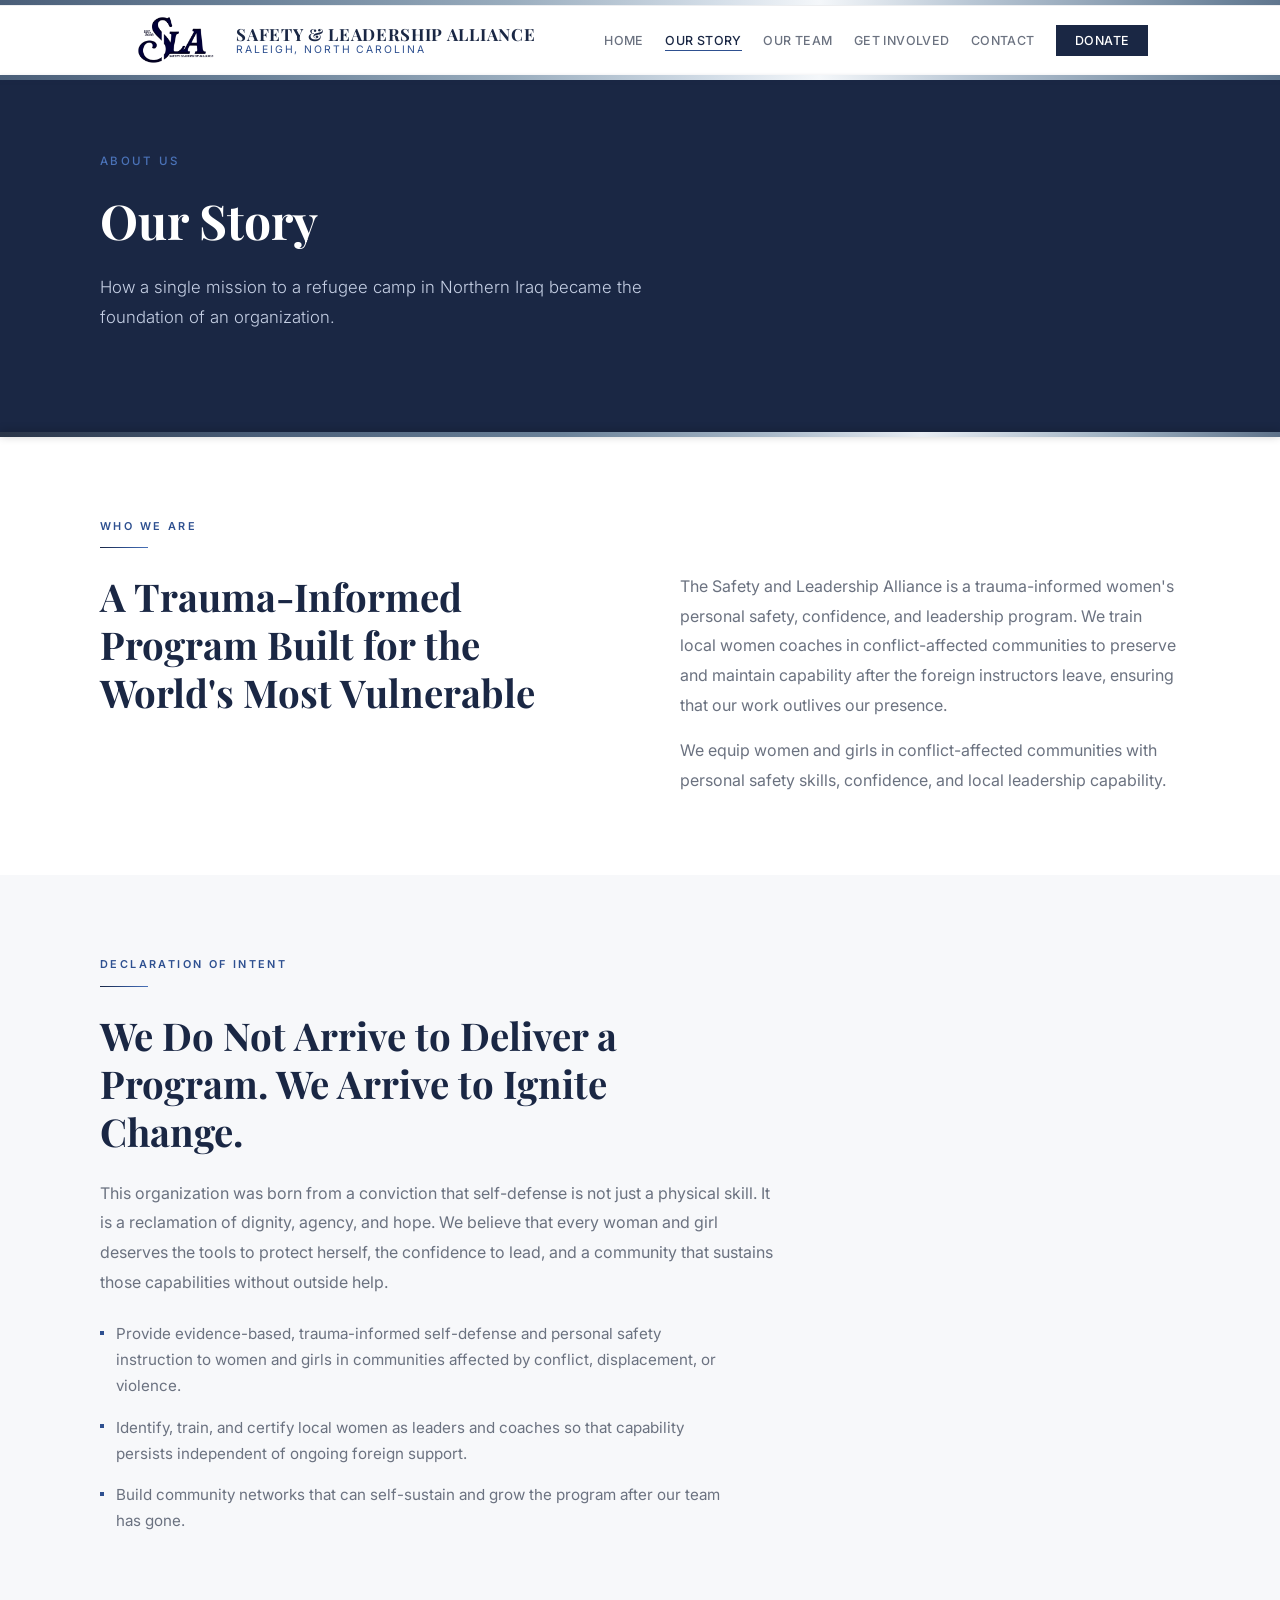
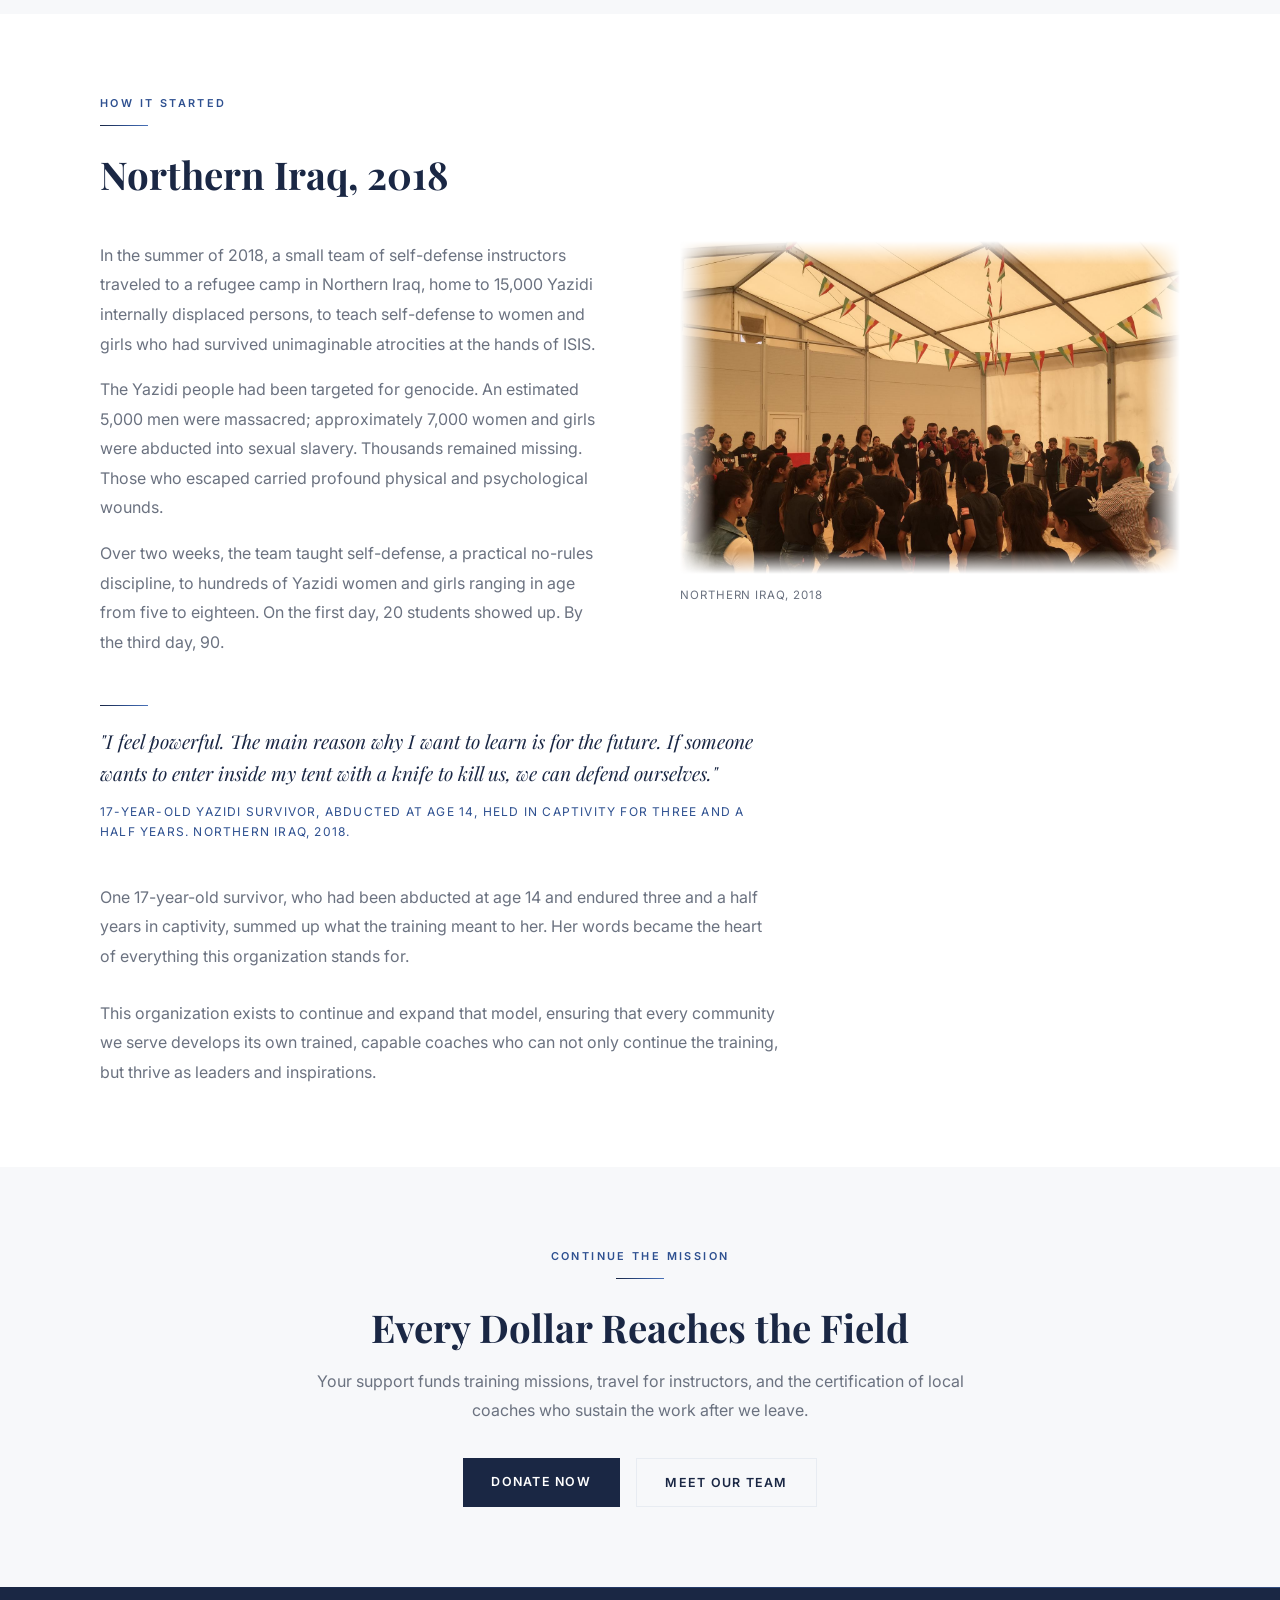
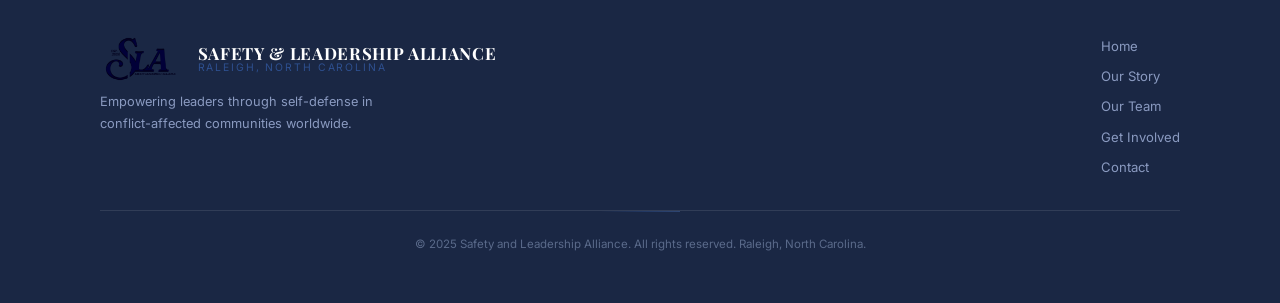
==== about.html @ 76ba0d8a "Add Safety Leadership Alliance static site for client preview. Publish the full HTML/CSS/JS site wit" ====
<!DOCTYPE html>
<html lang="en">
<head>
  <meta charset="UTF-8" />
  <meta name="viewport" content="width=device-width, initial-scale=1.0" />
  <title>Our Story | Safety and Leadership Alliance</title>
  <link rel="stylesheet" href="css/style.css" />
</head>
<body>

<nav class="nav">
  <div class="nav-inner">
    <a href="index.html" class="wordmark">
      <img src="images/sla-logo.png" alt="Safety Leadership Alliance" class="logo" />
      <div class="wordmark-text">
        <span class="wordmark-top">Safety &amp; Leadership Alliance</span>
        <span class="wordmark-sub">Raleigh, North Carolina</span>
      </div>
    </a>
    <ul class="nav-links">
      <li><a href="index.html">Home</a></li>
      <li><a href="about.html">Our Story</a></li>
      <li><a href="team.html">Our Team</a></li>
      <li><a href="get-involved.html">Get Involved</a></li>
      <li><a href="contact.html">Contact</a></li>
      <li class="nav-cta"><a href="https://gofund.me" target="_blank" rel="noopener noreferrer">Donate</a></li>
    </ul>
  </div>
</nav>

<div class="page">

  <section class="hero hero--compact">
    <div class="hero-inner">
      <p class="hero-eyebrow">About Us</p>
      <h1>Our Story</h1>
      <p class="hero-sub">How a single mission to a refugee camp in Northern Iraq became the foundation of an organization.</p>
    </div>
  </section>

  <section class="section">
    <div class="section-inner">
      <p class="section-label">Who We Are</p>
      <hr class="accent-rule" />
      <div class="two-col">
        <div>
          <h2 class="section-title">A Trauma-Informed Program Built for the World's Most Vulnerable</h2>
        </div>
        <div>
          <p class="section-body mb-sm">The Safety and Leadership Alliance is a trauma-informed women's personal safety, confidence, and leadership program. We train local women coaches in conflict-affected communities to preserve and maintain capability after the foreign instructors leave, ensuring that our work outlives our presence.</p>
          <p class="section-body">We equip women and girls in conflict-affected communities with personal safety skills, confidence, and local leadership capability.</p>
        </div>
      </div>
    </div>
  </section>

  <section class="section section-alt">
    <div class="section-inner">
      <p class="section-label">Declaration of Intent</p>
      <hr class="accent-rule" />
      <h2 class="section-title max-w-sm mb-md">We Do Not Arrive to Deliver a Program. We Arrive to Ignite Change.</h2>
      <p class="section-body mb-md">This organization was born from a conviction that self-defense is not just a physical skill. It is a reclamation of dignity, agency, and hope. We believe that every woman and girl deserves the tools to protect herself, the confidence to lead, and a community that sustains those capabilities without outside help.</p>
      <ul class="obj-list max-w-lg">
        <li>Provide evidence-based, trauma-informed self-defense and personal safety instruction to women and girls in communities affected by conflict, displacement, or violence.</li>
        <li>Identify, train, and certify local women as leaders and coaches so that capability persists independent of ongoing foreign support.</li>
        <li>Build community networks that can self-sustain and grow the program after our team has gone.</li>
      </ul>
    </div>
  </section>

  <section class="section">
    <div class="section-inner">
      <p class="section-label">How It Started</p>
      <hr class="accent-rule" />
      <h2 class="section-title">Northern Iraq, 2018</h2>
      <br />
      <div class="two-col">
        <div>
          <p class="section-body mb-sm">In the summer of 2018, a small team of self-defense instructors traveled to a refugee camp in Northern Iraq, home to 15,000 Yazidi internally displaced persons, to teach self-defense to women and girls who had survived unimaginable atrocities at the hands of ISIS.</p>
          <p class="section-body mb-sm">The Yazidi people had been targeted for genocide. An estimated 5,000 men were massacred; approximately 7,000 women and girls were abducted into sexual slavery. Thousands remained missing. Those who escaped carried profound physical and psychological wounds.</p>
          <p class="section-body">Over two weeks, the team taught self-defense, a practical no-rules discipline, to hundreds of Yazidi women and girls ranging in age from five to eighteen. On the first day, 20 students showed up. By the third day, 90.</p>
        </div>
        <div>
          <img src="images/northern-iraq-2018.jpg" alt="Hundreds of Yazidi women and girls in a self-defense training session, Northern Iraq, 2018" class="section-img" />
          <p class="img-caption">Northern Iraq, 2018</p>
        </div>
      </div>

      <div class="pullquote mt-xl">
        <hr class="accent-rule" />
        <p>"I feel powerful. The main reason why I want to learn is for the future. If someone wants to enter inside my tent with a knife to kill us, we can defend ourselves."</p>
        <cite>17-year-old Yazidi survivor, abducted at age 14, held in captivity for three and a half years. Northern Iraq, 2018.</cite>
      </div>

      <p class="section-body">One 17-year-old survivor, who had been abducted at age 14 and endured three and a half years in captivity, summed up what the training meant to her. Her words became the heart of everything this organization stands for.</p>
      <br />
      <p class="section-body">This organization exists to continue and expand that model, ensuring that every community we serve develops its own trained, capable coaches who can not only continue the training, but thrive as leaders and inspirations.</p>
    </div>
  </section>

  <section class="section section-alt section--center">
    <div class="section-inner">
      <p class="section-label">Continue the Mission</p>
      <hr class="accent-rule center" />
      <h2 class="section-title">Every Dollar Reaches the Field</h2>
      <p class="section-body mb-lg">Your support funds training missions, travel for instructors, and the certification of local coaches who sustain the work after we leave.</p>
      <div class="cta-row">
        <a href="get-involved.html" class="btn btn-dark">Donate Now</a>
        <a href="team.html" class="btn btn-outline btn-outline--dark">Meet Our Team</a>
      </div>
    </div>
  </section>

  <footer class="footer">
    <div class="footer-inner">
      <div class="footer-brand">
        <a href="index.html" class="wordmark">
          <img src="images/sla-logo.png" alt="Safety Leadership Alliance" class="logo" />
          <div class="wordmark-text">
            <span class="wordmark-top">Safety &amp; Leadership Alliance</span>
            <span class="wordmark-sub">Raleigh, North Carolina</span>
          </div>
        </a>
        <p class="footer-tagline">Empowering leaders through self-defense in conflict-affected communities worldwide.</p>
      </div>
      <nav class="footer-links">
        <a href="index.html">Home</a>
        <a href="about.html">Our Story</a>
        <a href="team.html">Our Team</a>
        <a href="get-involved.html">Get Involved</a>
        <a href="contact.html">Contact</a>
      </nav>
    </div>
    <div class="footer-bottom">&copy; 2025 Safety and Leadership Alliance. All rights reserved. Raleigh, North Carolina.</div>
  </footer>
</div>

<script src="js/main.js"></script>
</body>
</html>
---- css/style.css ----
/* =============================================
   SAFETY AND LEADERSHIP ALLIANCE — SHARED CSS
   ============================================= */

@import url('https://fonts.googleapis.com/css2?family=Playfair+Display:wght@400;500;600;700&family=Inter:wght@300;400;500;600&display=swap');

/* ── TOKENS ── */
:root {
  --navy:      #1A2744;
  --steel:     #2E5090;
  --steel-lt:  #4A72B8;
  --gray-mid:  #6B7280;
  --gray-rule: #E8ECF2;
  --white:     #FFFFFF;
  --off-white: #F7F8FA;

  --font-display: 'Playfair Display', Georgia, serif;
  --font-body:    'Inter', system-ui, sans-serif;

  --max-w: 1080px;
  --nav-h: 80px;

  --accent-gradient: linear-gradient(90deg, var(--navy) 0%, var(--steel) 55%, var(--steel-lt) 100%);

  --img-edge-fade-x: linear-gradient(
    to right,
    transparent 0%,
    #000 7%,
    #000 93%,
    transparent 100%
  );
  --img-edge-fade-y: linear-gradient(
    to bottom,
    transparent 0%,
    #000 7%,
    #000 93%,
    transparent 100%
  );

  /* Metallic edge piping — flowing silver shimmer. */
  --silver-pipe-flow: linear-gradient(
    90deg,
    #4A5E78 0%,
    #6B8299 10%,
    #9AADBE 20%,
    #D4DEE8 28%,
    #F4F7FA 32%,
    #B8C6D4 38%,
    #6B8299 48%,
    #4A5E78 54%,
    #7A90A8 64%,
    #C8D4E0 74%,
    #F0F4F8 80%,
    #A8B8C8 88%,
    #5A6F8C 96%,
    #4A5E78 100%
  );
  --silver-pipe-flow-dark: linear-gradient(
    90deg,
    #2A3548 0%,
    #4A5E78 10%,
    #6B8299 22%,
    #A8B8C8 30%,
    #E8EDF3 36%,
    #9AADBE 44%,
    #4A5E78 52%,
    #3D4F66 60%,
    #5A6F8C 70%,
    #B8C6D4 78%,
    #EEF2F6 84%,
    #7A90A8 92%,
    #3D4F66 100%
  );
  --pipe-h: 5px;
  --pipe-flow-dur: 7s;
}

/* ── RESET ── */
*, *::before, *::after { box-sizing: border-box; margin: 0; padding: 0; }
html { scroll-behavior: smooth; }
body {
  font-family: var(--font-body);
  color: var(--navy);
  background: var(--white);
  font-size: 16px;
  line-height: 1.7;
  -webkit-font-smoothing: antialiased;
}
img { max-width: 100%; display: block; }
a { color: inherit; text-decoration: none; }

/* ── ACCENT RULE (signature element) ── */
.accent-rule {
  height: 1px;
  background: var(--accent-gradient);
  border: none;
  width: 48px;
  margin-bottom: 1.5rem;
}
.accent-rule.wide { width: 100%; margin-bottom: 0; }
.accent-rule.center { margin-left: auto; margin-right: auto; }

/* ── FLOWING SILVER PIPING ── */
@keyframes pipe-flow {
  0%   { background-position: 0% 50%; }
  100% { background-position: 200% 50%; }
}

/* ── NAVIGATION ── */
.nav {
  position: fixed;
  top: 0; left: 0; right: 0;
  height: var(--nav-h);
  background: var(--white);
  z-index: 100;
}
.nav::before,
.nav::after {
  content: '';
  position: absolute;
  left: 0;
  right: 0;
  height: var(--pipe-h);
  background: var(--silver-pipe-flow);
  background-size: 200% 100%;
  animation: pipe-flow var(--pipe-flow-dur) linear infinite;
  pointer-events: none;
  z-index: 101;
  box-shadow: 0 1px 0 rgba(26, 39, 68, 0.08);
}
.nav::before { top: 0; }
.nav::after {
  bottom: 0;
  box-shadow: 0 1px 4px rgba(26, 39, 68, 0.14);
}
.nav-inner {
  height: 100%;
  max-width: var(--max-w);
  width: 100%;
  margin: 0 auto;
  padding: 0 2rem;
  display: flex;
  align-items: center;
  justify-content: space-between;
}
.wordmark {
  display: flex;
  align-items: center;
  gap: 1rem;
}
.logo {
  height: 52px;
  width: auto;
  flex-shrink: 0;
  display: block;
  object-fit: contain;
}
.wordmark-text {
  display: flex;
  flex-direction: column;
  line-height: 1.1;
}
.wordmark-top {
  font-family: var(--font-display);
  font-weight: 700;
  font-size: 1.05rem;
  letter-spacing: 0.04em;
  color: var(--navy);
  text-transform: uppercase;
}
.wordmark-sub {
  font-family: var(--font-body);
  font-weight: 400;
  font-size: 0.65rem;
  letter-spacing: 0.18em;
  color: var(--steel);
  text-transform: uppercase;
}
.nav-links {
  display: flex;
  align-items: center;
  gap: 1.35rem;
  list-style: none;
  flex-wrap: nowrap;
}
.nav-links a {
  font-size: 0.78rem;
  font-weight: 500;
  letter-spacing: 0.03em;
  word-spacing: normal;
  line-height: 1.25;
  white-space: nowrap;
  text-transform: uppercase;
  color: var(--gray-mid);
  transition: color 0.2s;
  padding-bottom: 2px;
  border-bottom: 1px solid transparent;
}
.nav-links a:hover,
.nav-links a.active {
  color: var(--navy);
  border-bottom-color: var(--steel);
}
.nav-links .nav-cta a {
  background: var(--navy);
  color: var(--white);
  padding: 0.5rem 1.15rem;
  border-bottom: none;
  letter-spacing: 0.04em;
  line-height: 1.25;
}
.nav-links .nav-cta a:hover { background: var(--steel); }

/* ── IMAGE PLACEHOLDERS ── */
.img-placeholder {
  position: relative;
  background: var(--off-white);
  border: 1px solid var(--gray-rule);
  overflow: hidden;
}
.img-placeholder span {
  position: absolute;
  inset: 0;
  display: flex;
  align-items: center;
  justify-content: center;
  font-size: 0.72rem;
  font-weight: 500;
  color: var(--gray-mid);
  letter-spacing: 0.12em;
  text-transform: uppercase;
  text-align: center;
  padding: 1rem;
}
.img-placeholder--16x9 { width: 100%; aspect-ratio: 3 / 2; }
.img-placeholder--hero { width: 100%; aspect-ratio: 4 / 5; max-height: 420px; }
.img-placeholder--portrait { width: 180px; height: 220px; flex-shrink: 0; }
.img-caption {
  font-size: 0.72rem;
  color: var(--gray-mid);
  letter-spacing: 0.08em;
  text-transform: uppercase;
  margin-top: 0.75rem;
}
.hero-img {
  width: 100%;
  aspect-ratio: 4 / 5;
  max-height: 420px;
  object-fit: cover;
  display: block;
  -webkit-mask-image: var(--img-edge-fade-x), var(--img-edge-fade-y);
  -webkit-mask-composite: source-in;
  mask-image: var(--img-edge-fade-x), var(--img-edge-fade-y);
  mask-composite: intersect;
}
.section-img {
  width: 100%;
  aspect-ratio: 3 / 2;
  object-fit: cover;
  display: block;
  -webkit-mask-image: var(--img-edge-fade-x), var(--img-edge-fade-y);
  -webkit-mask-composite: source-in;
  mask-image: var(--img-edge-fade-x), var(--img-edge-fade-y);
  mask-composite: intersect;
}
.team-photo {
  width: 180px;
  height: 220px;
  object-fit: cover;
  object-position: center top;
  flex-shrink: 0;
  display: block;
  -webkit-mask-image: var(--img-edge-fade-x), var(--img-edge-fade-y);
  -webkit-mask-composite: source-in;
  mask-image: var(--img-edge-fade-x), var(--img-edge-fade-y);
  mask-composite: intersect;
}

/* ── PAGE WRAPPER ── */
.page {
  padding-top: var(--nav-h);
  min-height: 100vh;
}

/* ── HERO ── */
.hero {
  background: var(--navy);
  color: var(--white);
  padding: 5rem 2rem 4.5rem;
  position: relative;
}
.hero::after {
  content: '';
  position: absolute;
  left: 0;
  right: 0;
  bottom: 0;
  height: var(--pipe-h);
  background: var(--silver-pipe-flow-dark);
  background-size: 200% 100%;
  animation: pipe-flow var(--pipe-flow-dur) linear infinite;
  pointer-events: none;
  z-index: 1;
  box-shadow: 0 -1px 8px rgba(0, 0, 0, 0.25);
}
.hero-inner {
  max-width: var(--max-w);
  margin: 0 auto;
}
.hero-split {
  display: grid;
  grid-template-columns: 1fr 0.85fr;
  gap: 4rem;
  align-items: center;
}
.hero-content { max-width: 620px; }
.hero--compact { padding: 4.5rem 2rem 4rem; }
.hero-eyebrow {
  font-family: var(--font-body);
  font-size: 0.72rem;
  font-weight: 500;
  letter-spacing: 0.2em;
  text-transform: uppercase;
  color: var(--steel-lt);
  margin-bottom: 1.25rem;
}
.hero h1 {
  font-family: var(--font-display);
  font-size: clamp(2.4rem, 5vw, 3.8rem);
  font-weight: 700;
  line-height: 1.18;
  margin-bottom: 1.5rem;
}
.hero--compact h1 {
  font-size: clamp(2rem, 4vw, 3rem);
}
.hero-sub {
  font-size: 1.05rem;
  font-weight: 300;
  color: #C5CFE4;
  max-width: 560px;
  line-height: 1.8;
  margin-bottom: 2.5rem;
}
.hero-actions {
  display: flex;
  gap: 1rem;
  flex-wrap: wrap;
}
.hero-visual .img-placeholder {
  border-color: rgba(255, 255, 255, 0.15);
  background: rgba(255, 255, 255, 0.04);
}
.hero-visual .img-placeholder span {
  color: rgba(197, 207, 228, 0.7);
}

/* ── BUTTONS ── */
.btn {
  display: inline-block;
  font-family: var(--font-body);
  font-size: 0.78rem;
  font-weight: 600;
  letter-spacing: 0.1em;
  text-transform: uppercase;
  padding: 0.8rem 1.8rem;
  transition: all 0.2s;
  cursor: pointer;
  border: none;
}
.btn-primary {
  background: var(--steel);
  color: var(--white);
}
.btn-primary:hover { background: var(--steel-lt); }
.btn-outline {
  background: transparent;
  color: var(--white);
  border: 1px solid rgba(255, 255, 255, 0.4);
}
.btn-outline:hover { border-color: var(--white); background: rgba(255, 255, 255, 0.08); }
.btn-outline--dark {
  color: var(--navy);
  border-color: var(--gray-rule);
}
.btn-outline--dark:hover {
  border-color: var(--steel);
  background: var(--off-white);
}
.btn-dark {
  background: var(--navy);
  color: var(--white);
}
.btn-dark:hover { background: var(--steel); }
.btn-sm {
  font-size: 0.72rem;
  padding: 0.55rem 1.2rem;
}

/* ── SECTIONS ── */
.section {
  padding: 5rem 2rem;
  position: relative;
}
.section-inner {
  max-width: var(--max-w);
  margin: 0 auto;
}
.section-alt { background: var(--off-white); }
.section--center { text-align: center; }
.section--center .section-body { margin-left: auto; margin-right: auto; }

.section-label {
  font-size: 0.68rem;
  font-weight: 600;
  letter-spacing: 0.22em;
  text-transform: uppercase;
  color: var(--steel);
  margin-bottom: 0.75rem;
}
.section-title {
  font-family: var(--font-display);
  font-size: clamp(1.8rem, 3vw, 2.6rem);
  font-weight: 700;
  line-height: 1.25;
  margin-bottom: 1rem;
  color: var(--navy);
}
.section-title--sm {
  font-size: 1.9rem;
}
.section-body {
  font-size: 1rem;
  color: var(--gray-mid);
  max-width: 680px;
  line-height: 1.85;
}

/* ── PANELS (editorial, square) ── */
.panel {
  padding: 2rem 2.25rem;
  border: 1px solid var(--gray-rule);
  background: var(--white);
}
.section-alt .panel {
  background: var(--white);
}
.panel + .panel { margin-top: 1.5rem; }
.panel-title {
  font-family: var(--font-display);
  font-size: 1.1rem;
  font-weight: 600;
  margin-bottom: 0.5rem;
  color: var(--navy);
}
.panel .section-body { font-size: 0.88rem; }

/* ── STAT ROW ── */
.stat-row {
  display: grid;
  grid-template-columns: repeat(3, 1fr);
  gap: 0;
  border-top: 1px solid var(--gray-rule);
  border-left: 1px solid var(--gray-rule);
  margin-top: 3.5rem;
  position: relative;
}
.stat-row::before {
  content: '';
  position: absolute;
  top: -1px;
  left: 0;
  width: 120px;
  height: 1px;
  background: var(--accent-gradient);
}
.stat-item {
  padding: 2rem 2rem 2rem 1.5rem;
  border-right: 1px solid var(--gray-rule);
  border-bottom: 1px solid var(--gray-rule);
}
.stat-num {
  font-family: var(--font-display);
  font-size: 2.8rem;
  font-weight: 700;
  color: var(--navy);
  line-height: 1;
  margin-bottom: 0.4rem;
}
.stat-label {
  font-size: 0.8rem;
  color: var(--gray-mid);
  line-height: 1.5;
}

/* ── TWO-COL ── */
.two-col {
  display: grid;
  grid-template-columns: 1fr 1fr;
  gap: 5rem;
  align-items: start;
}
.two-col--tight { gap: 4rem; }
.two-col.flipped { direction: rtl; }
.two-col.flipped > * { direction: ltr; }

/* ── TEAM PROFILES ── */
.team-profile {
  display: flex;
  gap: 3rem;
  align-items: flex-start;
  margin-bottom: 4rem;
  padding-bottom: 4rem;
  border-bottom: 1px solid var(--gray-rule);
  position: relative;
}
.team-profile:last-child {
  margin-bottom: 0;
  padding-bottom: 0;
  border-bottom: none;
}
.team-profile::after {
  content: '';
  position: absolute;
  bottom: -1px;
  left: 0;
  width: 80px;
  height: 1px;
  background: var(--accent-gradient);
}
.team-profile:last-child::after { display: none; }
.team-role {
  font-size: 0.8rem;
  font-weight: 500;
  letter-spacing: 0.12em;
  text-transform: uppercase;
  color: var(--steel);
  margin-bottom: 1.25rem;
}

/* ── QUOTE BLOCK ── */
.pullquote {
  padding: 0;
  margin: 2.5rem 0;
  max-width: 660px;
}
.pullquote .accent-rule { margin-bottom: 1.25rem; }
.pullquote p {
  font-family: var(--font-display);
  font-size: 1.2rem;
  font-style: italic;
  color: var(--navy);
  line-height: 1.65;
}
.pullquote cite {
  display: block;
  margin-top: 0.75rem;
  font-family: var(--font-body);
  font-size: 0.75rem;
  font-style: normal;
  letter-spacing: 0.1em;
  text-transform: uppercase;
  color: var(--steel);
}

/* ── OBJECTIVES LIST ── */
.obj-list {
  list-style: none;
  margin-top: 1.5rem;
  display: flex;
  flex-direction: column;
  gap: 1rem;
}
.obj-list li {
  display: flex;
  gap: 0.75rem;
  font-size: 0.95rem;
  color: var(--gray-mid);
  align-items: flex-start;
}
.obj-list li::before {
  content: '';
  display: inline-block;
  width: 4px;
  height: 4px;
  background: var(--steel);
  margin-top: 0.6rem;
  flex-shrink: 0;
}

/* ── CONTACT FORM ── */
.contact-form {
  display: flex;
  flex-direction: column;
  gap: 1.25rem;
  max-width: 560px;
}
.form-row { display: grid; grid-template-columns: 1fr 1fr; gap: 1rem; }
.form-group { display: flex; flex-direction: column; gap: 0.4rem; }
.form-label {
  font-size: 0.72rem;
  font-weight: 600;
  letter-spacing: 0.1em;
  text-transform: uppercase;
  color: var(--navy);
}
.form-input,
.form-textarea,
.form-select {
  font-family: var(--font-body);
  font-size: 0.92rem;
  padding: 0.65rem 0.85rem;
  border: 1px solid var(--gray-rule);
  color: var(--navy);
  background: var(--white);
  transition: border-color 0.2s;
  outline: none;
}
.form-input:focus,
.form-textarea:focus,
.form-select:focus { border-color: var(--steel); }
.form-textarea { resize: vertical; min-height: 130px; }
.form-note {
  font-size: 0.72rem;
  color: var(--gray-mid);
  line-height: 1.6;
}

/* ── DONATE ── */
.donate-options {
  display: grid;
  grid-template-columns: repeat(4, 1fr);
  gap: 1rem;
  margin: 2rem 0;
}
.donate-opt {
  border: 1px solid var(--gray-rule);
  padding: 1.5rem 1rem;
  text-align: center;
  cursor: pointer;
  transition: all 0.2s;
}
.donate-opt:hover,
.donate-opt.selected {
  border-color: var(--steel);
  background: #EEF2FA;
}
.donate-amt {
  font-family: var(--font-display);
  font-size: 1.6rem;
  font-weight: 700;
  color: var(--navy);
}
.donate-desc {
  font-size: 0.72rem;
  color: var(--gray-mid);
  margin-top: 0.3rem;
  line-height: 1.4;
}

/* ── CONTACT INFO ── */
.info-block + .info-block { margin-top: 2rem; }
.info-label {
  font-size: 0.68rem;
  font-weight: 600;
  letter-spacing: 0.18em;
  text-transform: uppercase;
  color: var(--steel);
  margin-bottom: 0.4rem;
}
.info-link { color: var(--steel); }

/* ── CTA ROW ── */
.cta-row {
  display: flex;
  gap: 1rem;
  justify-content: center;
  flex-wrap: wrap;
}

/* ── FOOTER ── */
.footer {
  background: var(--navy);
  color: #C5CFE4;
  padding: 3rem 2rem;
  position: relative;
}
.footer::before {
  content: '';
  position: absolute;
  top: 0;
  left: 0;
  right: 0;
  height: 1px;
  background: var(--accent-gradient);
  opacity: 0.5;
}
.footer-inner {
  max-width: var(--max-w);
  margin: 0 auto;
  display: flex;
  justify-content: space-between;
  align-items: flex-start;
  gap: 2rem;
  flex-wrap: wrap;
}
.footer-brand .wordmark-top { color: var(--white); }
.footer-brand .logo { height: 48px; }
.footer-tagline { font-size: 0.8rem; color: #8A9AC0; margin-top: 0.5rem; max-width: 280px; }
.footer-links { display: flex; flex-direction: column; gap: 0.5rem; }
.footer-links a { font-size: 0.82rem; color: #8A9AC0; transition: color 0.2s; }
.footer-links a:hover { color: var(--white); }
.footer-bottom {
  border-top: 1px solid rgba(255, 255, 255, 0.1);
  margin-top: 2rem;
  padding-top: 1.5rem;
  font-size: 0.72rem;
  color: #5A6A8A;
  text-align: center;
  max-width: var(--max-w);
  margin-left: auto;
  margin-right: auto;
  position: relative;
}
.footer-bottom::before {
  content: '';
  position: absolute;
  top: 0;
  left: 50%;
  transform: translateX(-50%);
  width: 80px;
  height: 1px;
  background: var(--accent-gradient);
  opacity: 0.4;
}

/* ── UTILITIES ── */
.mb-sm { margin-bottom: 1rem; }
.mb-md { margin-bottom: 1.5rem; }
.mb-lg { margin-bottom: 2rem; }
.mt-lg { margin-top: 2.5rem; }
.mt-xl { margin-top: 3rem; }
.max-w-sm { max-width: 520px; }
.max-w-md { max-width: 560px; }
.max-w-lg { max-width: 640px; }

/* ── RESPONSIVE ── */
@media (prefers-reduced-motion: reduce) {
  .nav::before,
  .nav::after,
  .hero::after {
    animation: none;
    background-size: 100% 100%;
  }
}

@media (max-width: 900px) {
  .hero-split { grid-template-columns: 1fr; gap: 2.5rem; }
  .hero-visual { order: -1; max-width: 400px; }
  .img-placeholder--hero { max-height: 280px; aspect-ratio: 16 / 9; }
}

@media (max-width: 768px) {
  .two-col { grid-template-columns: 1fr; gap: 2.5rem; }
  .team-profile { flex-direction: column; gap: 1.5rem; }
  .stat-row { grid-template-columns: 1fr 1fr; }
  .donate-options { grid-template-columns: 1fr 1fr; }
  .form-row { grid-template-columns: 1fr; }
  .nav-links { display: none; }
  .hero { padding: 4rem 1.5rem 3rem; }
}
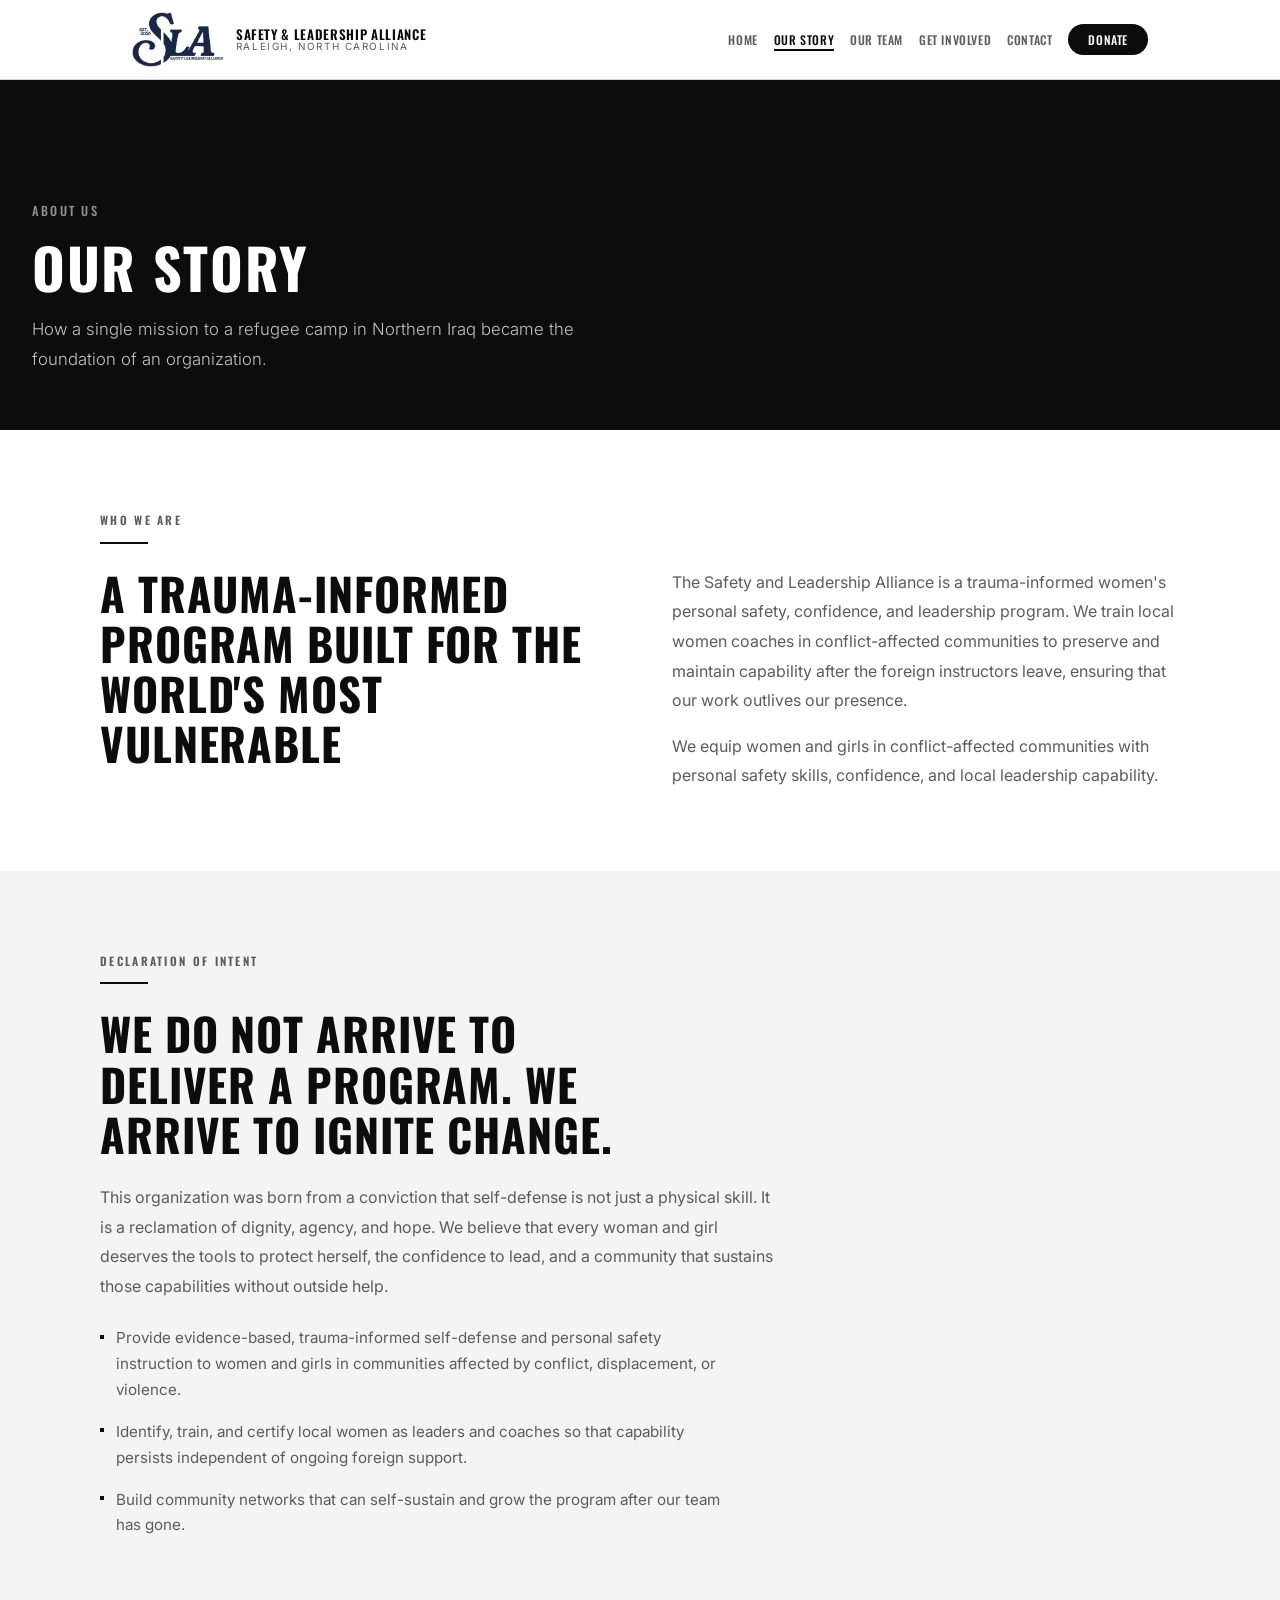
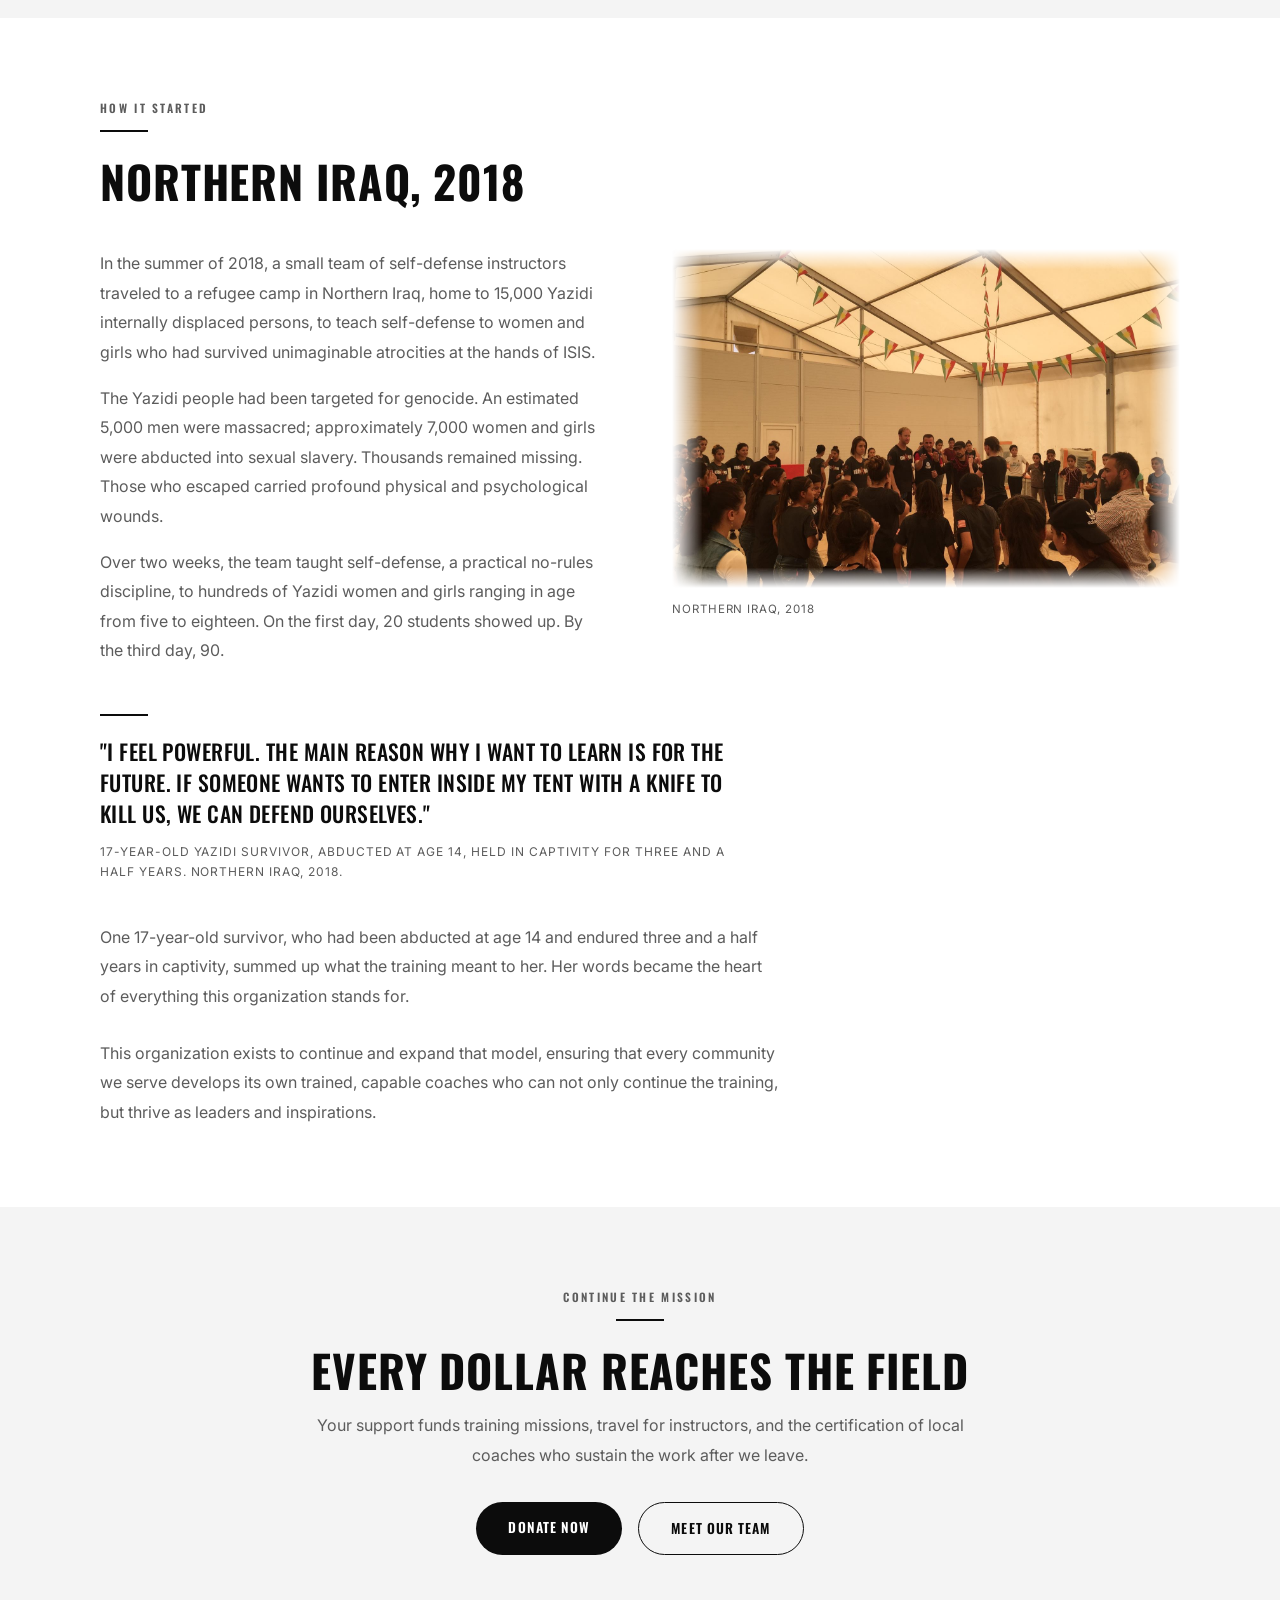
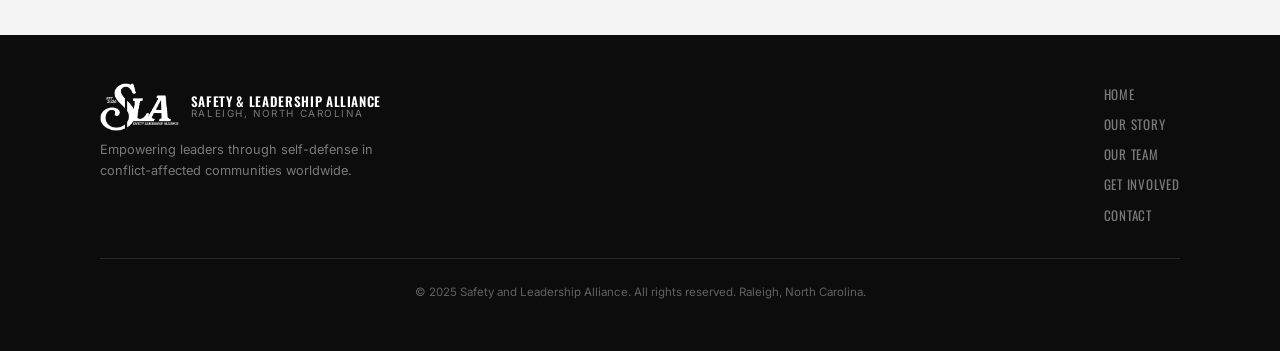
==== commit 787a72b3: "Blend client brand styling and fix nav/logo for GitHub Pages deploy. Apply bold Oswald typography, b" ====
--- a/about.html
+++ b/about.html
@@ -115,7 +115,7 @@
     <div class="footer-inner">
       <div class="footer-brand">
         <a href="index.html" class="wordmark">
-          <img src="images/sla-logo.png" alt="Safety Leadership Alliance" class="logo" />
+          <img src="images/sla-logo-white.png" alt="Safety Leadership Alliance" class="logo" />
           <div class="wordmark-text">
             <span class="wordmark-top">Safety &amp; Leadership Alliance</span>
             <span class="wordmark-sub">Raleigh, North Carolina</span>
--- a/css/style.css
+++ b/css/style.css
@@ -1,20 +1,24 @@
 /* =============================================
    SAFETY AND LEADERSHIP ALLIANCE — SHARED CSS
+   Blended: client bold brand + our editorial content
    ============================================= */
 
-@import url('https://fonts.googleapis.com/css2?family=Playfair+Display:wght@400;500;600;700&family=Inter:wght@300;400;500;600&display=swap');
+@import url('https://fonts.googleapis.com/css2?family=Inter:wght@300;400;500;600&family=Oswald:wght@400;500;600;700&display=swap');
 
 /* ── TOKENS ── */
 :root {
+  --black:     #0C0C0C;
   --navy:      #1A2744;
   --steel:     #2E5090;
   --steel-lt:  #4A72B8;
-  --gray-mid:  #6B7280;
-  --gray-rule: #E8ECF2;
+  --stone:     #CED1D4;
+  --beige:     #E5D9C9;
+  --gray-mid:  #5C5C5C;
+  --gray-rule: #D4D4D4;
   --white:     #FFFFFF;
-  --off-white: #F7F8FA;
-
-  --font-display: 'Playfair Display', Georgia, serif;
+  --off-white: #F4F4F4;
+
+  --font-display: 'Oswald', 'Arial Narrow', sans-serif;
   --font-body:    'Inter', system-ui, sans-serif;
 
   --max-w: 1080px;
@@ -22,57 +26,8 @@
 
   --accent-gradient: linear-gradient(90deg, var(--navy) 0%, var(--steel) 55%, var(--steel-lt) 100%);
 
-  --img-edge-fade-x: linear-gradient(
-    to right,
-    transparent 0%,
-    #000 7%,
-    #000 93%,
-    transparent 100%
-  );
-  --img-edge-fade-y: linear-gradient(
-    to bottom,
-    transparent 0%,
-    #000 7%,
-    #000 93%,
-    transparent 100%
-  );
-
-  /* Metallic edge piping — flowing silver shimmer. */
-  --silver-pipe-flow: linear-gradient(
-    90deg,
-    #4A5E78 0%,
-    #6B8299 10%,
-    #9AADBE 20%,
-    #D4DEE8 28%,
-    #F4F7FA 32%,
-    #B8C6D4 38%,
-    #6B8299 48%,
-    #4A5E78 54%,
-    #7A90A8 64%,
-    #C8D4E0 74%,
-    #F0F4F8 80%,
-    #A8B8C8 88%,
-    #5A6F8C 96%,
-    #4A5E78 100%
-  );
-  --silver-pipe-flow-dark: linear-gradient(
-    90deg,
-    #2A3548 0%,
-    #4A5E78 10%,
-    #6B8299 22%,
-    #A8B8C8 30%,
-    #E8EDF3 36%,
-    #9AADBE 44%,
-    #4A5E78 52%,
-    #3D4F66 60%,
-    #5A6F8C 70%,
-    #B8C6D4 78%,
-    #EEF2F6 84%,
-    #7A90A8 92%,
-    #3D4F66 100%
-  );
-  --pipe-h: 5px;
-  --pipe-flow-dur: 7s;
+  --img-edge-fade-x: linear-gradient(to right, transparent 0%, #000 6%, #000 94%, transparent 100%);
+  --img-edge-fade-y: linear-gradient(to bottom, transparent 0%, #000 6%, #000 94%, transparent 100%);
 }
 
 /* ── RESET ── */
@@ -80,7 +35,7 @@
 html { scroll-behavior: smooth; }
 body {
   font-family: var(--font-body);
-  color: var(--navy);
+  color: var(--black);
   background: var(--white);
   font-size: 16px;
   line-height: 1.7;
@@ -89,22 +44,38 @@
 img { max-width: 100%; display: block; }
 a { color: inherit; text-decoration: none; }
 
-/* ── ACCENT RULE (signature element) ── */
+/* ── DISPLAY TYPE (client brand) ── */
+.display-title {
+  font-family: var(--font-display);
+  font-weight: 700;
+  text-transform: uppercase;
+  letter-spacing: 0.02em;
+  line-height: 1.05;
+  color: inherit;
+}
+.display-title--lg {
+  font-size: clamp(2.8rem, 7vw, 5.5rem);
+}
+.display-title--md {
+  font-size: clamp(2rem, 4.5vw, 3.2rem);
+}
+.display-title--pillars {
+  font-size: clamp(2.4rem, 5vw, 4rem);
+  line-height: 1.08;
+}
+
+/* ── ACCENT RULE ── */
 .accent-rule {
-  height: 1px;
-  background: var(--accent-gradient);
+  height: 2px;
+  background: var(--black);
   border: none;
   width: 48px;
   margin-bottom: 1.5rem;
 }
 .accent-rule.wide { width: 100%; margin-bottom: 0; }
 .accent-rule.center { margin-left: auto; margin-right: auto; }
-
-/* ── FLOWING SILVER PIPING ── */
-@keyframes pipe-flow {
-  0%   { background-position: 0% 50%; }
-  100% { background-position: 200% 50%; }
-}
+.section-stone .accent-rule,
+.section-beige .accent-rule { background: var(--black); }
 
 /* ── NAVIGATION ── */
 .nav {
@@ -112,26 +83,32 @@
   top: 0; left: 0; right: 0;
   height: var(--nav-h);
   background: var(--white);
+  border-bottom: 1px solid var(--gray-rule);
   z-index: 100;
 }
-.nav::before,
-.nav::after {
-  content: '';
-  position: absolute;
-  left: 0;
-  right: 0;
-  height: var(--pipe-h);
-  background: var(--silver-pipe-flow);
-  background-size: 200% 100%;
-  animation: pipe-flow var(--pipe-flow-dur) linear infinite;
-  pointer-events: none;
-  z-index: 101;
-  box-shadow: 0 1px 0 rgba(26, 39, 68, 0.08);
-}
-.nav::before { top: 0; }
-.nav::after {
-  bottom: 0;
-  box-shadow: 0 1px 4px rgba(26, 39, 68, 0.14);
+.nav--overlay {
+  background: transparent;
+  border-bottom: 1px solid rgba(255, 255, 255, 0.15);
+}
+.nav--overlay .wordmark-top { color: var(--white); }
+.nav--overlay .wordmark-sub { color: rgba(255, 255, 255, 0.65); }
+.nav--overlay .nav-links a { color: rgba(255, 255, 255, 0.75); }
+.nav--overlay .nav-links a:hover,
+.nav--overlay .nav-links a.active {
+  color: var(--white);
+  border-bottom-color: var(--white);
+}
+.nav--overlay .nav-links .nav-cta a {
+  background: rgba(255, 255, 255, 0.92);
+  color: var(--black);
+}
+.nav--overlay .nav-links .nav-cta a:hover {
+  background: var(--white);
+}
+.nav--overlay.nav--scrolled {
+  background: rgba(12, 12, 12, 0.92);
+  backdrop-filter: blur(8px);
+  border-bottom-color: rgba(255, 255, 255, 0.1);
 }
 .nav-inner {
   height: 100%;
@@ -142,19 +119,26 @@
   display: flex;
   align-items: center;
   justify-content: space-between;
+  gap: 1.5rem;
 }
 .wordmark {
   display: flex;
   align-items: center;
-  gap: 1rem;
+  gap: 0.75rem;
+  min-width: 0;
+  flex-shrink: 1;
 }
 .logo {
-  height: 52px;
+  height: 56px;
   width: auto;
   flex-shrink: 0;
   display: block;
   object-fit: contain;
 }
+.nav--overlay .logo {
+  height: 60px;
+  filter: drop-shadow(0 1px 4px rgba(0, 0, 0, 0.5));
+}
 .wordmark-text {
   display: flex;
   flex-direction: column;
@@ -162,97 +146,67 @@
 }
 .wordmark-top {
   font-family: var(--font-display);
-  font-weight: 700;
-  font-size: 1.05rem;
-  letter-spacing: 0.04em;
-  color: var(--navy);
-  text-transform: uppercase;
+  font-weight: 600;
+  font-size: 0.82rem;
+  letter-spacing: 0.05em;
+  color: var(--black);
+  text-transform: uppercase;
+  white-space: nowrap;
+  overflow: hidden;
+  text-overflow: ellipsis;
 }
 .wordmark-sub {
   font-family: var(--font-body);
   font-weight: 400;
-  font-size: 0.65rem;
-  letter-spacing: 0.18em;
-  color: var(--steel);
+  font-size: 0.62rem;
+  letter-spacing: 0.16em;
+  color: var(--gray-mid);
   text-transform: uppercase;
 }
 .nav-links {
   display: flex;
   align-items: center;
-  gap: 1.35rem;
+  gap: 1rem;
   list-style: none;
   flex-wrap: nowrap;
+  flex-shrink: 0;
+  margin: 0;
+  padding: 0;
+}
+.nav-links li {
+  flex-shrink: 0;
 }
 .nav-links a {
-  font-size: 0.78rem;
+  font-family: var(--font-display);
+  font-size: 0.75rem;
   font-weight: 500;
-  letter-spacing: 0.03em;
-  word-spacing: normal;
+  letter-spacing: 0.05em;
   line-height: 1.25;
   white-space: nowrap;
   text-transform: uppercase;
   color: var(--gray-mid);
-  transition: color 0.2s;
+  transition: color 0.2s, border-color 0.2s;
   padding-bottom: 2px;
-  border-bottom: 1px solid transparent;
+  border-bottom: 2px solid transparent;
+  display: inline-block;
 }
 .nav-links a:hover,
 .nav-links a.active {
-  color: var(--navy);
-  border-bottom-color: var(--steel);
+  color: var(--black);
+  border-bottom-color: var(--black);
 }
 .nav-links .nav-cta a {
+  background: var(--black);
+  color: var(--white);
+  padding: 0.5rem 1.25rem;
+  border-bottom: none;
+  border-radius: 999px;
+}
+.nav-links .nav-cta a:hover {
   background: var(--navy);
-  color: var(--white);
-  padding: 0.5rem 1.15rem;
-  border-bottom: none;
-  letter-spacing: 0.04em;
-  line-height: 1.25;
-}
-.nav-links .nav-cta a:hover { background: var(--steel); }
-
-/* ── IMAGE PLACEHOLDERS ── */
-.img-placeholder {
-  position: relative;
-  background: var(--off-white);
-  border: 1px solid var(--gray-rule);
-  overflow: hidden;
-}
-.img-placeholder span {
-  position: absolute;
-  inset: 0;
-  display: flex;
-  align-items: center;
-  justify-content: center;
-  font-size: 0.72rem;
-  font-weight: 500;
-  color: var(--gray-mid);
-  letter-spacing: 0.12em;
-  text-transform: uppercase;
-  text-align: center;
-  padding: 1rem;
-}
-.img-placeholder--16x9 { width: 100%; aspect-ratio: 3 / 2; }
-.img-placeholder--hero { width: 100%; aspect-ratio: 4 / 5; max-height: 420px; }
-.img-placeholder--portrait { width: 180px; height: 220px; flex-shrink: 0; }
-.img-caption {
-  font-size: 0.72rem;
-  color: var(--gray-mid);
-  letter-spacing: 0.08em;
-  text-transform: uppercase;
-  margin-top: 0.75rem;
-}
-.hero-img {
-  width: 100%;
-  aspect-ratio: 4 / 5;
-  max-height: 420px;
-  object-fit: cover;
-  display: block;
-  -webkit-mask-image: var(--img-edge-fade-x), var(--img-edge-fade-y);
-  -webkit-mask-composite: source-in;
-  mask-image: var(--img-edge-fade-x), var(--img-edge-fade-y);
-  mask-composite: intersect;
-}
+}
+
+/* ── IMAGES ── */
 .section-img {
   width: 100%;
   aspect-ratio: 3 / 2;
@@ -275,12 +229,18 @@
   mask-image: var(--img-edge-fade-x), var(--img-edge-fade-y);
   mask-composite: intersect;
 }
-
-/* ── PAGE WRAPPER ── */
-.page {
-  padding-top: var(--nav-h);
-  min-height: 100vh;
-}
+.img-caption {
+  font-size: 0.72rem;
+  color: var(--gray-mid);
+  letter-spacing: 0.08em;
+  text-transform: uppercase;
+  margin-top: 0.75rem;
+}
+
+/* ── PAGE ── */
+.page { min-height: 100vh; }
+.page--overlay-nav { padding-top: 0; }
+.page:not(.page--overlay-nav) { padding-top: var(--nav-h); }
 
 /* ── HERO ── */
 .hero {
@@ -289,85 +249,110 @@
   padding: 5rem 2rem 4.5rem;
   position: relative;
 }
-.hero::after {
-  content: '';
+.hero--banner {
+  min-height: 88vh;
+  display: flex;
+  align-items: center;
+  justify-content: center;
+  padding: calc(var(--nav-h) + 3rem) 2rem 4rem;
+  background-size: cover;
+  background-position: center;
+  background-repeat: no-repeat;
+}
+.hero--banner .hero-overlay {
   position: absolute;
-  left: 0;
-  right: 0;
-  bottom: 0;
-  height: var(--pipe-h);
-  background: var(--silver-pipe-flow-dark);
-  background-size: 200% 100%;
-  animation: pipe-flow var(--pipe-flow-dur) linear infinite;
-  pointer-events: none;
+  inset: 0;
+  background: linear-gradient(
+    to bottom,
+    rgba(0, 0, 0, 0.55) 0%,
+    rgba(0, 0, 0, 0.72) 100%
+  );
+}
+.hero--banner .hero-inner {
+  position: relative;
   z-index: 1;
-  box-shadow: 0 -1px 8px rgba(0, 0, 0, 0.25);
-}
-.hero-inner {
-  max-width: var(--max-w);
-  margin: 0 auto;
-}
-.hero-split {
-  display: grid;
-  grid-template-columns: 1fr 0.85fr;
-  gap: 4rem;
-  align-items: center;
-}
-.hero-content { max-width: 620px; }
-.hero--compact { padding: 4.5rem 2rem 4rem; }
+  text-align: center;
+  max-width: 820px;
+}
+.hero--banner h1 {
+  font-family: var(--font-display);
+  font-size: clamp(2.6rem, 7vw, 5rem);
+  font-weight: 700;
+  text-transform: uppercase;
+  letter-spacing: 0.03em;
+  line-height: 1.05;
+  margin-bottom: 1.75rem;
+}
+.hero--banner .hero-sub {
+  font-size: 1.05rem;
+  font-weight: 400;
+  color: rgba(255, 255, 255, 0.88);
+  max-width: 620px;
+  margin: 0 auto 2.5rem;
+  line-height: 1.75;
+}
+.hero--compact {
+  padding: calc(var(--nav-h) + 2.5rem) 2rem 3.5rem;
+  background: var(--black);
+}
+.hero--compact h1 {
+  font-family: var(--font-display);
+  font-size: clamp(2.2rem, 5vw, 3.5rem);
+  font-weight: 700;
+  text-transform: uppercase;
+  letter-spacing: 0.03em;
+  line-height: 1.08;
+  margin-bottom: 1rem;
+}
 .hero-eyebrow {
-  font-family: var(--font-body);
-  font-size: 0.72rem;
+  font-family: var(--font-display);
+  font-size: 0.78rem;
   font-weight: 500;
-  letter-spacing: 0.2em;
-  text-transform: uppercase;
-  color: var(--steel-lt);
-  margin-bottom: 1.25rem;
-}
-.hero h1 {
-  font-family: var(--font-display);
-  font-size: clamp(2.4rem, 5vw, 3.8rem);
-  font-weight: 700;
-  line-height: 1.18;
-  margin-bottom: 1.5rem;
-}
-.hero--compact h1 {
-  font-size: clamp(2rem, 4vw, 3rem);
+  letter-spacing: 0.18em;
+  text-transform: uppercase;
+  color: rgba(255, 255, 255, 0.55);
+  margin-bottom: 1rem;
 }
 .hero-sub {
   font-size: 1.05rem;
   font-weight: 300;
-  color: #C5CFE4;
+  color: rgba(255, 255, 255, 0.75);
   max-width: 560px;
   line-height: 1.8;
-  margin-bottom: 2.5rem;
 }
 .hero-actions {
   display: flex;
   gap: 1rem;
   flex-wrap: wrap;
-}
-.hero-visual .img-placeholder {
-  border-color: rgba(255, 255, 255, 0.15);
-  background: rgba(255, 255, 255, 0.04);
-}
-.hero-visual .img-placeholder span {
-  color: rgba(197, 207, 228, 0.7);
+  justify-content: center;
 }
 
 /* ── BUTTONS ── */
 .btn {
   display: inline-block;
-  font-family: var(--font-body);
-  font-size: 0.78rem;
+  font-family: var(--font-display);
+  font-size: 0.85rem;
   font-weight: 600;
-  letter-spacing: 0.1em;
-  text-transform: uppercase;
-  padding: 0.8rem 1.8rem;
+  letter-spacing: 0.08em;
+  text-transform: uppercase;
+  padding: 0.85rem 2rem;
   transition: all 0.2s;
   cursor: pointer;
   border: none;
-}
+  border-radius: 999px;
+}
+.btn-pill--light {
+  background: rgba(210, 210, 210, 0.92);
+  color: var(--black);
+}
+.btn-pill--light:hover {
+  background: var(--white);
+}
+.btn-dark {
+  background: var(--black);
+  color: var(--white);
+}
+.btn-dark:hover { background: var(--navy); }
 .btn-primary {
   background: var(--steel);
   color: var(--white);
@@ -376,25 +361,20 @@
 .btn-outline {
   background: transparent;
   color: var(--white);
-  border: 1px solid rgba(255, 255, 255, 0.4);
+  border: 1px solid rgba(255, 255, 255, 0.45);
 }
 .btn-outline:hover { border-color: var(--white); background: rgba(255, 255, 255, 0.08); }
 .btn-outline--dark {
-  color: var(--navy);
-  border-color: var(--gray-rule);
+  color: var(--black);
+  border: 1px solid var(--black);
 }
 .btn-outline--dark:hover {
-  border-color: var(--steel);
-  background: var(--off-white);
-}
-.btn-dark {
-  background: var(--navy);
+  background: var(--black);
   color: var(--white);
 }
-.btn-dark:hover { background: var(--steel); }
 .btn-sm {
-  font-size: 0.72rem;
-  padding: 0.55rem 1.2rem;
+  font-size: 0.75rem;
+  padding: 0.6rem 1.35rem;
 }
 
 /* ── SECTIONS ── */
@@ -406,28 +386,36 @@
   max-width: var(--max-w);
   margin: 0 auto;
 }
+.section-stone { background: var(--stone); color: var(--black); }
+.section-beige { background: var(--beige); color: var(--black); }
 .section-alt { background: var(--off-white); }
 .section--center { text-align: center; }
 .section--center .section-body { margin-left: auto; margin-right: auto; }
 
 .section-label {
-  font-size: 0.68rem;
+  font-family: var(--font-display);
+  font-size: 0.72rem;
   font-weight: 600;
-  letter-spacing: 0.22em;
-  text-transform: uppercase;
-  color: var(--steel);
+  letter-spacing: 0.2em;
+  text-transform: uppercase;
+  color: var(--gray-mid);
   margin-bottom: 0.75rem;
 }
+.section-stone .section-label,
+.section-beige .section-label { color: rgba(0, 0, 0, 0.5); }
+
 .section-title {
   font-family: var(--font-display);
-  font-size: clamp(1.8rem, 3vw, 2.6rem);
+  font-size: clamp(1.8rem, 3.5vw, 2.8rem);
   font-weight: 700;
-  line-height: 1.25;
+  text-transform: uppercase;
+  letter-spacing: 0.02em;
+  line-height: 1.12;
   margin-bottom: 1rem;
-  color: var(--navy);
+  color: var(--black);
 }
 .section-title--sm {
-  font-size: 1.9rem;
+  font-size: clamp(1.5rem, 2.5vw, 2rem);
 }
 .section-body {
   font-size: 1rem;
@@ -435,23 +423,58 @@
   max-width: 680px;
   line-height: 1.85;
 }
-
-/* ── PANELS (editorial, square) ── */
+.section-stone .section-body,
+.section-beige .section-body { color: rgba(0, 0, 0, 0.72); }
+
+/* ── MARQUEE BAND ── */
+.marquee-band {
+  background: var(--beige);
+  padding: 3.5rem 0 3rem;
+  overflow: hidden;
+  text-align: center;
+}
+.marquee-wrap {
+  overflow: hidden;
+  margin-bottom: 2rem;
+  -webkit-mask-image: linear-gradient(to right, transparent, #000 8%, #000 92%, transparent);
+  mask-image: linear-gradient(to right, transparent, #000 8%, #000 92%, transparent);
+}
+.marquee-track {
+  display: flex;
+  width: max-content;
+  animation: marquee-scroll 28s linear infinite;
+}
+.marquee-track span {
+  font-family: var(--font-display);
+  font-size: clamp(3.5rem, 11vw, 7.5rem);
+  font-weight: 700;
+  text-transform: uppercase;
+  letter-spacing: 0.04em;
+  line-height: 1;
+  color: var(--black);
+  padding-right: 4rem;
+  flex-shrink: 0;
+}
+@keyframes marquee-scroll {
+  0%   { transform: translateX(0); }
+  100% { transform: translateX(-50%); }
+}
+
+/* ── PANELS ── */
 .panel {
   padding: 2rem 2.25rem;
   border: 1px solid var(--gray-rule);
   background: var(--white);
 }
-.section-alt .panel {
-  background: var(--white);
-}
 .panel + .panel { margin-top: 1.5rem; }
 .panel-title {
   font-family: var(--font-display);
-  font-size: 1.1rem;
+  font-size: 1.15rem;
   font-weight: 600;
+  text-transform: uppercase;
+  letter-spacing: 0.04em;
   margin-bottom: 0.5rem;
-  color: var(--navy);
+  color: var(--black);
 }
 .panel .section-body { font-size: 0.88rem; }
 
@@ -460,35 +483,24 @@
   display: grid;
   grid-template-columns: repeat(3, 1fr);
   gap: 0;
-  border-top: 1px solid var(--gray-rule);
-  border-left: 1px solid var(--gray-rule);
+  border-top: 2px solid var(--black);
   margin-top: 3.5rem;
-  position: relative;
-}
-.stat-row::before {
-  content: '';
-  position: absolute;
-  top: -1px;
-  left: 0;
-  width: 120px;
-  height: 1px;
-  background: var(--accent-gradient);
 }
 .stat-item {
   padding: 2rem 2rem 2rem 1.5rem;
   border-right: 1px solid var(--gray-rule);
-  border-bottom: 1px solid var(--gray-rule);
-}
+}
+.stat-item:last-child { border-right: none; }
 .stat-num {
   font-family: var(--font-display);
-  font-size: 2.8rem;
+  font-size: 3rem;
   font-weight: 700;
-  color: var(--navy);
+  color: var(--black);
   line-height: 1;
   margin-bottom: 0.4rem;
 }
 .stat-label {
-  font-size: 0.8rem;
+  font-size: 0.82rem;
   color: var(--gray-mid);
   line-height: 1.5;
 }
@@ -497,14 +509,13 @@
 .two-col {
   display: grid;
   grid-template-columns: 1fr 1fr;
-  gap: 5rem;
+  gap: 4rem;
   align-items: start;
 }
-.two-col--tight { gap: 4rem; }
-.two-col.flipped { direction: rtl; }
-.two-col.flipped > * { direction: ltr; }
-
-/* ── TEAM PROFILES ── */
+.two-col--tight { gap: 3.5rem; }
+.two-col--center { align-items: center; }
+
+/* ── TEAM ── */
 .team-profile {
   display: flex;
   gap: 3rem;
@@ -512,33 +523,23 @@
   margin-bottom: 4rem;
   padding-bottom: 4rem;
   border-bottom: 1px solid var(--gray-rule);
-  position: relative;
 }
 .team-profile:last-child {
   margin-bottom: 0;
   padding-bottom: 0;
   border-bottom: none;
 }
-.team-profile::after {
-  content: '';
-  position: absolute;
-  bottom: -1px;
-  left: 0;
-  width: 80px;
-  height: 1px;
-  background: var(--accent-gradient);
-}
-.team-profile:last-child::after { display: none; }
 .team-role {
-  font-size: 0.8rem;
+  font-family: var(--font-display);
+  font-size: 0.82rem;
   font-weight: 500;
-  letter-spacing: 0.12em;
-  text-transform: uppercase;
-  color: var(--steel);
+  letter-spacing: 0.1em;
+  text-transform: uppercase;
+  color: var(--gray-mid);
   margin-bottom: 1.25rem;
 }
 
-/* ── QUOTE BLOCK ── */
+/* ── QUOTE ── */
 .pullquote {
   padding: 0;
   margin: 2.5rem 0;
@@ -547,10 +548,13 @@
 .pullquote .accent-rule { margin-bottom: 1.25rem; }
 .pullquote p {
   font-family: var(--font-display);
-  font-size: 1.2rem;
-  font-style: italic;
-  color: var(--navy);
-  line-height: 1.65;
+  font-size: 1.35rem;
+  font-weight: 500;
+  font-style: normal;
+  text-transform: uppercase;
+  letter-spacing: 0.02em;
+  color: var(--black);
+  line-height: 1.45;
 }
 .pullquote cite {
   display: block;
@@ -558,12 +562,12 @@
   font-family: var(--font-body);
   font-size: 0.75rem;
   font-style: normal;
-  letter-spacing: 0.1em;
-  text-transform: uppercase;
-  color: var(--steel);
-}
-
-/* ── OBJECTIVES LIST ── */
+  letter-spacing: 0.08em;
+  text-transform: uppercase;
+  color: var(--gray-mid);
+}
+
+/* ── OBJECTIVES ── */
 .obj-list {
   list-style: none;
   margin-top: 1.5rem;
@@ -583,12 +587,12 @@
   display: inline-block;
   width: 4px;
   height: 4px;
-  background: var(--steel);
+  background: var(--black);
   margin-top: 0.6rem;
   flex-shrink: 0;
 }
 
-/* ── CONTACT FORM ── */
+/* ── FORMS ── */
 .contact-form {
   display: flex;
   flex-direction: column;
@@ -598,11 +602,12 @@
 .form-row { display: grid; grid-template-columns: 1fr 1fr; gap: 1rem; }
 .form-group { display: flex; flex-direction: column; gap: 0.4rem; }
 .form-label {
+  font-family: var(--font-display);
   font-size: 0.72rem;
   font-weight: 600;
   letter-spacing: 0.1em;
   text-transform: uppercase;
-  color: var(--navy);
+  color: var(--black);
 }
 .form-input,
 .form-textarea,
@@ -611,14 +616,14 @@
   font-size: 0.92rem;
   padding: 0.65rem 0.85rem;
   border: 1px solid var(--gray-rule);
-  color: var(--navy);
+  color: var(--black);
   background: var(--white);
   transition: border-color 0.2s;
   outline: none;
 }
 .form-input:focus,
 .form-textarea:focus,
-.form-select:focus { border-color: var(--steel); }
+.form-select:focus { border-color: var(--black); }
 .form-textarea { resize: vertical; min-height: 130px; }
 .form-note {
   font-size: 0.72rem;
@@ -642,14 +647,14 @@
 }
 .donate-opt:hover,
 .donate-opt.selected {
-  border-color: var(--steel);
-  background: #EEF2FA;
+  border-color: var(--black);
+  background: var(--off-white);
 }
 .donate-amt {
   font-family: var(--font-display);
   font-size: 1.6rem;
   font-weight: 700;
-  color: var(--navy);
+  color: var(--black);
 }
 .donate-desc {
   font-size: 0.72rem;
@@ -661,14 +666,15 @@
 /* ── CONTACT INFO ── */
 .info-block + .info-block { margin-top: 2rem; }
 .info-label {
+  font-family: var(--font-display);
   font-size: 0.68rem;
   font-weight: 600;
   letter-spacing: 0.18em;
   text-transform: uppercase;
-  color: var(--steel);
+  color: var(--gray-mid);
   margin-bottom: 0.4rem;
 }
-.info-link { color: var(--steel); }
+.info-link { color: var(--black); text-decoration: underline; text-underline-offset: 3px; }
 
 /* ── CTA ROW ── */
 .cta-row {
@@ -680,20 +686,9 @@
 
 /* ── FOOTER ── */
 .footer {
-  background: var(--navy);
-  color: #C5CFE4;
+  background: var(--black);
+  color: rgba(255, 255, 255, 0.75);
   padding: 3rem 2rem;
-  position: relative;
-}
-.footer::before {
-  content: '';
-  position: absolute;
-  top: 0;
-  left: 0;
-  right: 0;
-  height: 1px;
-  background: var(--accent-gradient);
-  opacity: 0.5;
 }
 .footer-inner {
   max-width: var(--max-w);
@@ -705,33 +700,29 @@
   flex-wrap: wrap;
 }
 .footer-brand .wordmark-top { color: var(--white); }
+.footer-brand .wordmark-sub { color: rgba(255, 255, 255, 0.45); }
 .footer-brand .logo { height: 48px; }
-.footer-tagline { font-size: 0.8rem; color: #8A9AC0; margin-top: 0.5rem; max-width: 280px; }
+.footer-tagline { font-size: 0.8rem; color: rgba(255, 255, 255, 0.45); margin-top: 0.5rem; max-width: 280px; }
 .footer-links { display: flex; flex-direction: column; gap: 0.5rem; }
-.footer-links a { font-size: 0.82rem; color: #8A9AC0; transition: color 0.2s; }
+.footer-links a {
+  font-family: var(--font-display);
+  font-size: 0.82rem;
+  letter-spacing: 0.06em;
+  text-transform: uppercase;
+  color: rgba(255, 255, 255, 0.45);
+  transition: color 0.2s;
+}
 .footer-links a:hover { color: var(--white); }
 .footer-bottom {
-  border-top: 1px solid rgba(255, 255, 255, 0.1);
+  border-top: 1px solid rgba(255, 255, 255, 0.12);
   margin-top: 2rem;
   padding-top: 1.5rem;
   font-size: 0.72rem;
-  color: #5A6A8A;
+  color: rgba(255, 255, 255, 0.35);
   text-align: center;
   max-width: var(--max-w);
   margin-left: auto;
   margin-right: auto;
-  position: relative;
-}
-.footer-bottom::before {
-  content: '';
-  position: absolute;
-  top: 0;
-  left: 50%;
-  transform: translateX(-50%);
-  width: 80px;
-  height: 1px;
-  background: var(--accent-gradient);
-  opacity: 0.4;
 }
 
 /* ── UTILITIES ── */
@@ -746,26 +737,26 @@
 
 /* ── RESPONSIVE ── */
 @media (prefers-reduced-motion: reduce) {
-  .nav::before,
-  .nav::after,
-  .hero::after {
-    animation: none;
-    background-size: 100% 100%;
-  }
+  .marquee-track { animation: none; }
+}
+
+@media (max-width: 1100px) {
+  .wordmark-sub { display: none; }
+  .nav-links { gap: 0.75rem; }
+  .nav-links a { font-size: 0.7rem; }
 }
 
 @media (max-width: 900px) {
-  .hero-split { grid-template-columns: 1fr; gap: 2.5rem; }
-  .hero-visual { order: -1; max-width: 400px; }
-  .img-placeholder--hero { max-height: 280px; aspect-ratio: 16 / 9; }
+  .hero--banner { min-height: 75vh; }
+  .wordmark-text { display: none; }
 }
 
 @media (max-width: 768px) {
   .two-col { grid-template-columns: 1fr; gap: 2.5rem; }
   .team-profile { flex-direction: column; gap: 1.5rem; }
-  .stat-row { grid-template-columns: 1fr 1fr; }
+  .stat-row { grid-template-columns: 1fr; }
+  .stat-item { border-right: none; border-bottom: 1px solid var(--gray-rule); }
   .donate-options { grid-template-columns: 1fr 1fr; }
   .form-row { grid-template-columns: 1fr; }
   .nav-links { display: none; }
-  .hero { padding: 4rem 1.5rem 3rem; }
-}
+}
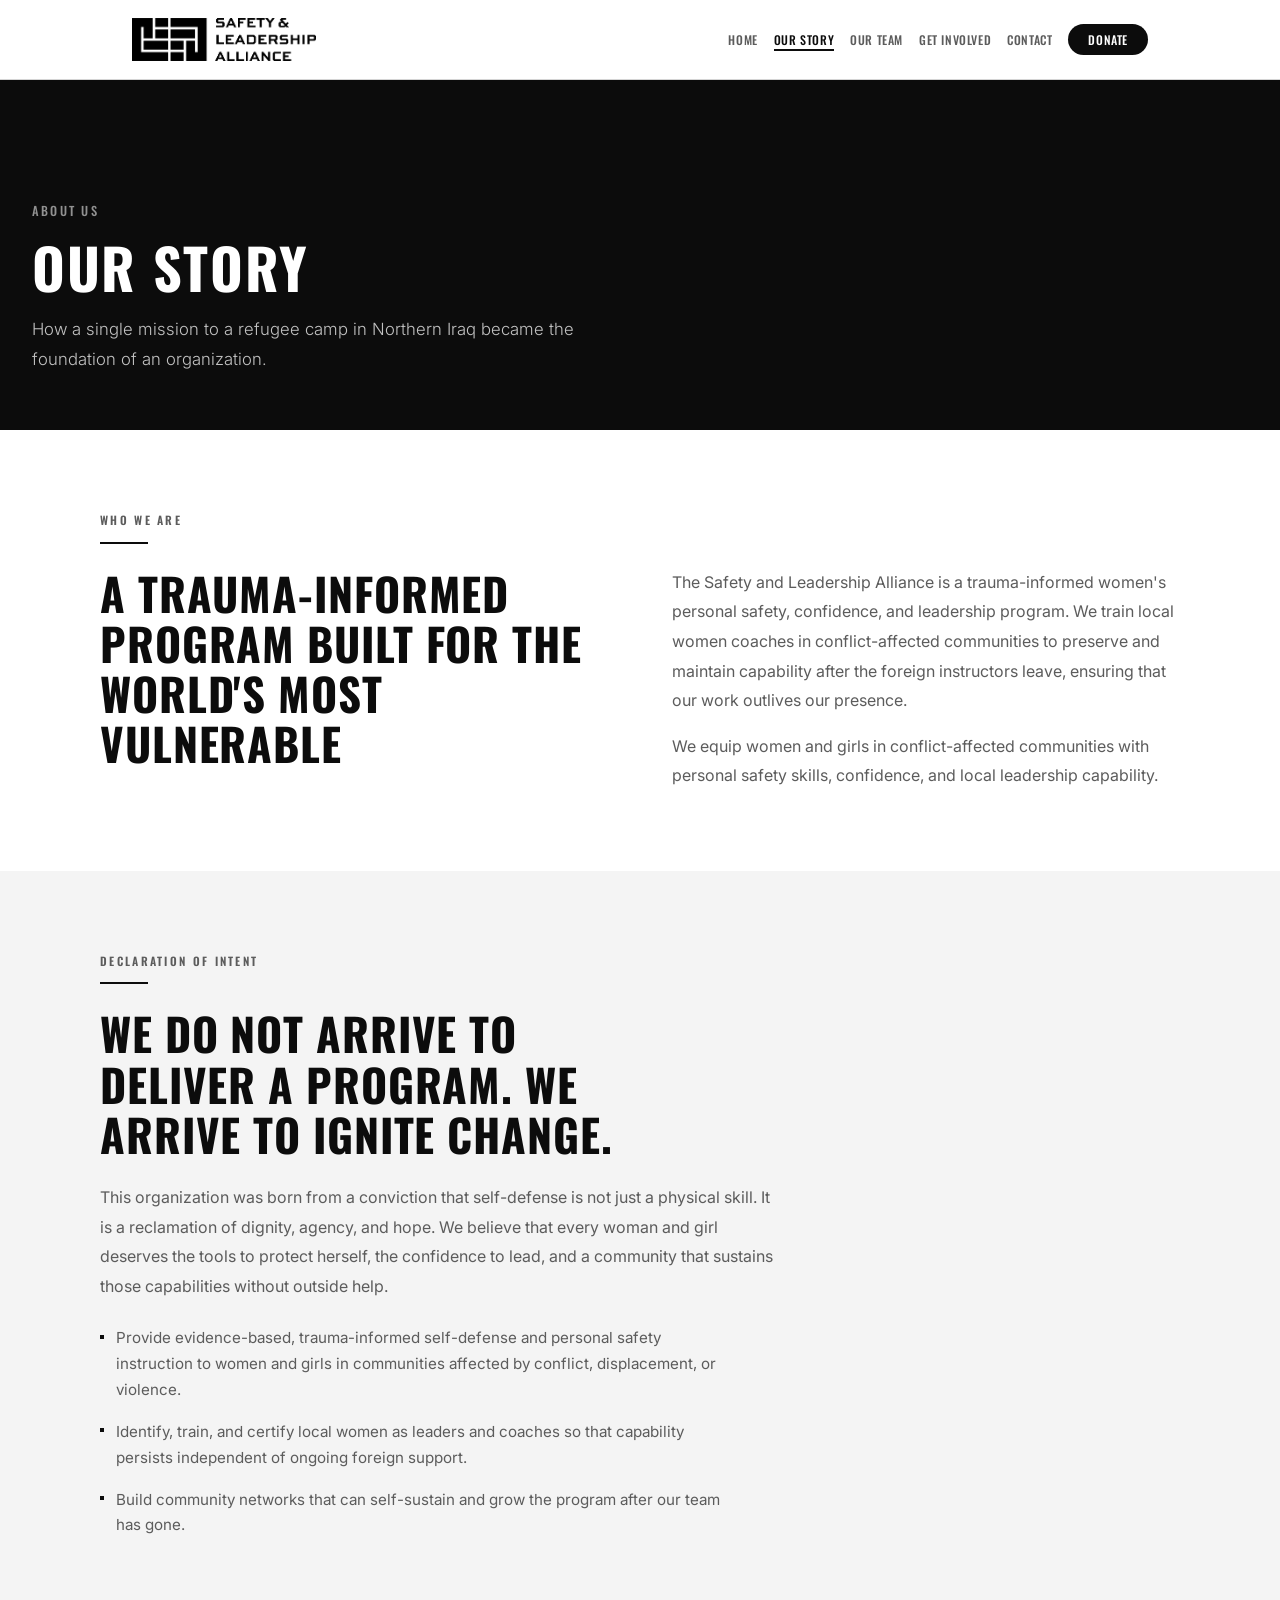
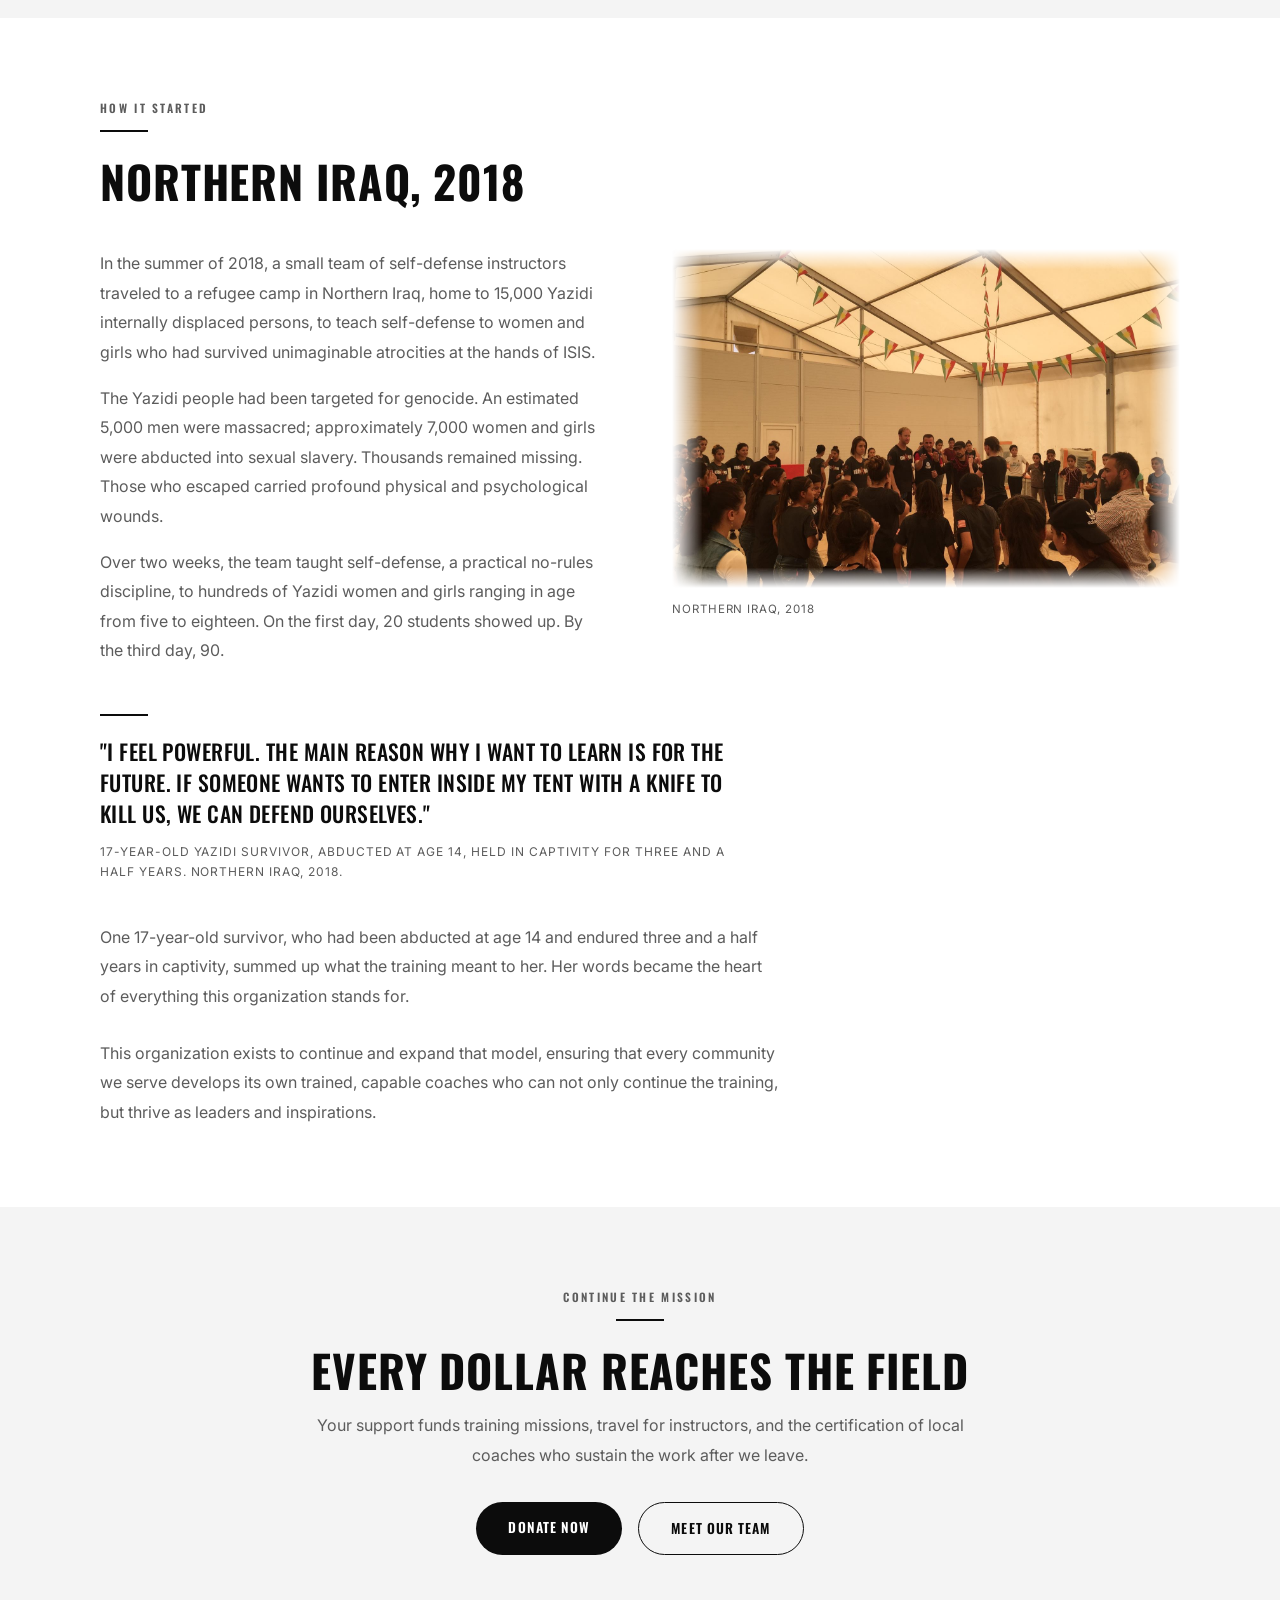
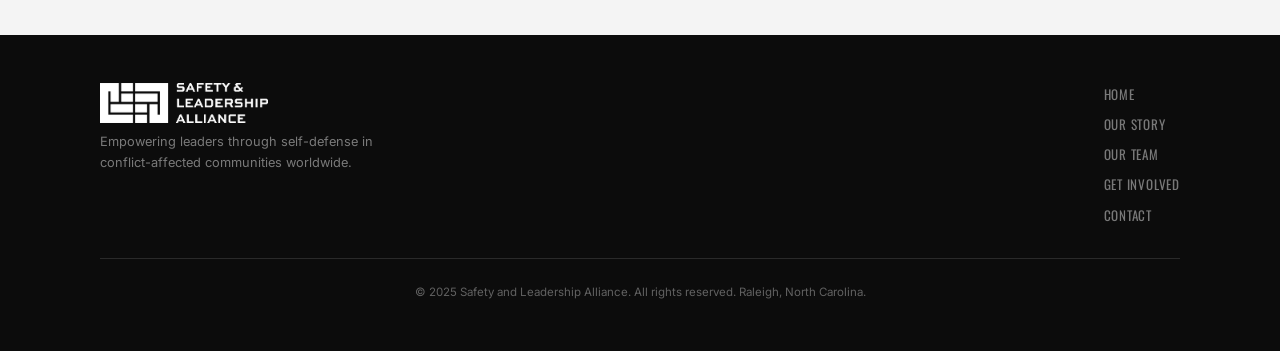
==== commit fa85b8fe: "Replace site logos with compressed wide SLA wordmark assets. Co-authored-by: Cursor <cursoragent@cur" ====
--- a/about.html
+++ b/about.html
@@ -12,10 +12,6 @@
   <div class="nav-inner">
     <a href="index.html" class="wordmark">
       <img src="images/sla-logo.png" alt="Safety Leadership Alliance" class="logo" />
-      <div class="wordmark-text">
-        <span class="wordmark-top">Safety &amp; Leadership Alliance</span>
-        <span class="wordmark-sub">Raleigh, North Carolina</span>
-      </div>
     </a>
     <ul class="nav-links">
       <li><a href="index.html">Home</a></li>
@@ -23,7 +19,7 @@
       <li><a href="team.html">Our Team</a></li>
       <li><a href="get-involved.html">Get Involved</a></li>
       <li><a href="contact.html">Contact</a></li>
-      <li class="nav-cta"><a href="https://gofund.me" target="_blank" rel="noopener noreferrer">Donate</a></li>
+      <li class="nav-cta"><a href="https://givebutter.com/safety-and-leadership-alliance-inc" target="_blank" rel="noopener noreferrer">Donate</a></li>
     </ul>
   </div>
 </nav>
@@ -116,10 +112,6 @@
       <div class="footer-brand">
         <a href="index.html" class="wordmark">
           <img src="images/sla-logo-white.png" alt="Safety Leadership Alliance" class="logo" />
-          <div class="wordmark-text">
-            <span class="wordmark-top">Safety &amp; Leadership Alliance</span>
-            <span class="wordmark-sub">Raleigh, North Carolina</span>
-          </div>
         </a>
         <p class="footer-tagline">Empowering leaders through self-defense in conflict-affected communities worldwide.</p>
       </div>
--- a/css/style.css
+++ b/css/style.css
@@ -129,14 +129,16 @@
   flex-shrink: 1;
 }
 .logo {
-  height: 56px;
+  height: 44px;
   width: auto;
-  flex-shrink: 0;
+  max-width: min(240px, 58vw);
+  flex-shrink: 1;
   display: block;
   object-fit: contain;
 }
 .nav--overlay .logo {
-  height: 60px;
+  height: 48px;
+  max-width: min(260px, 62vw);
   filter: drop-shadow(0 1px 4px rgba(0, 0, 0, 0.5));
 }
 .wordmark-text {
@@ -701,7 +703,7 @@
 }
 .footer-brand .wordmark-top { color: var(--white); }
 .footer-brand .wordmark-sub { color: rgba(255, 255, 255, 0.45); }
-.footer-brand .logo { height: 48px; }
+.footer-brand .logo { height: 40px; max-width: 220px; }
 .footer-tagline { font-size: 0.8rem; color: rgba(255, 255, 255, 0.45); margin-top: 0.5rem; max-width: 280px; }
 .footer-links { display: flex; flex-direction: column; gap: 0.5rem; }
 .footer-links a {
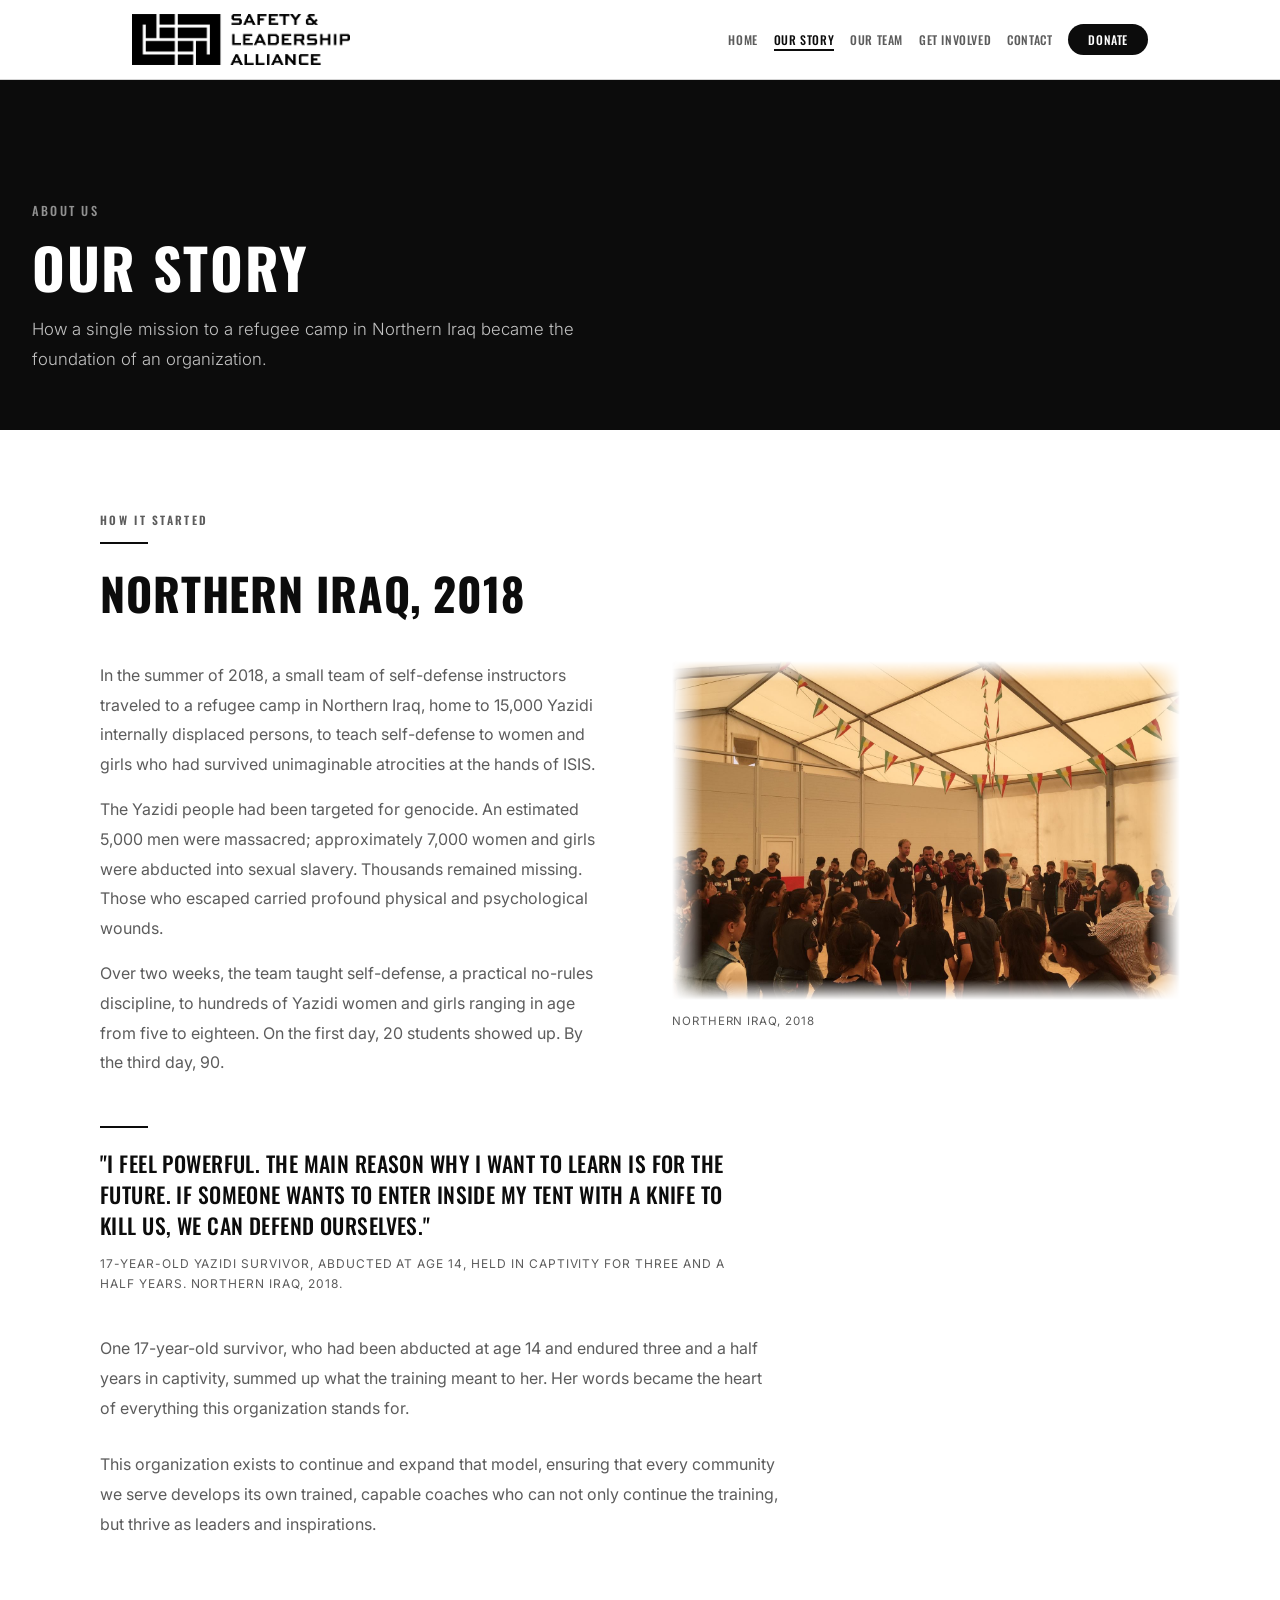
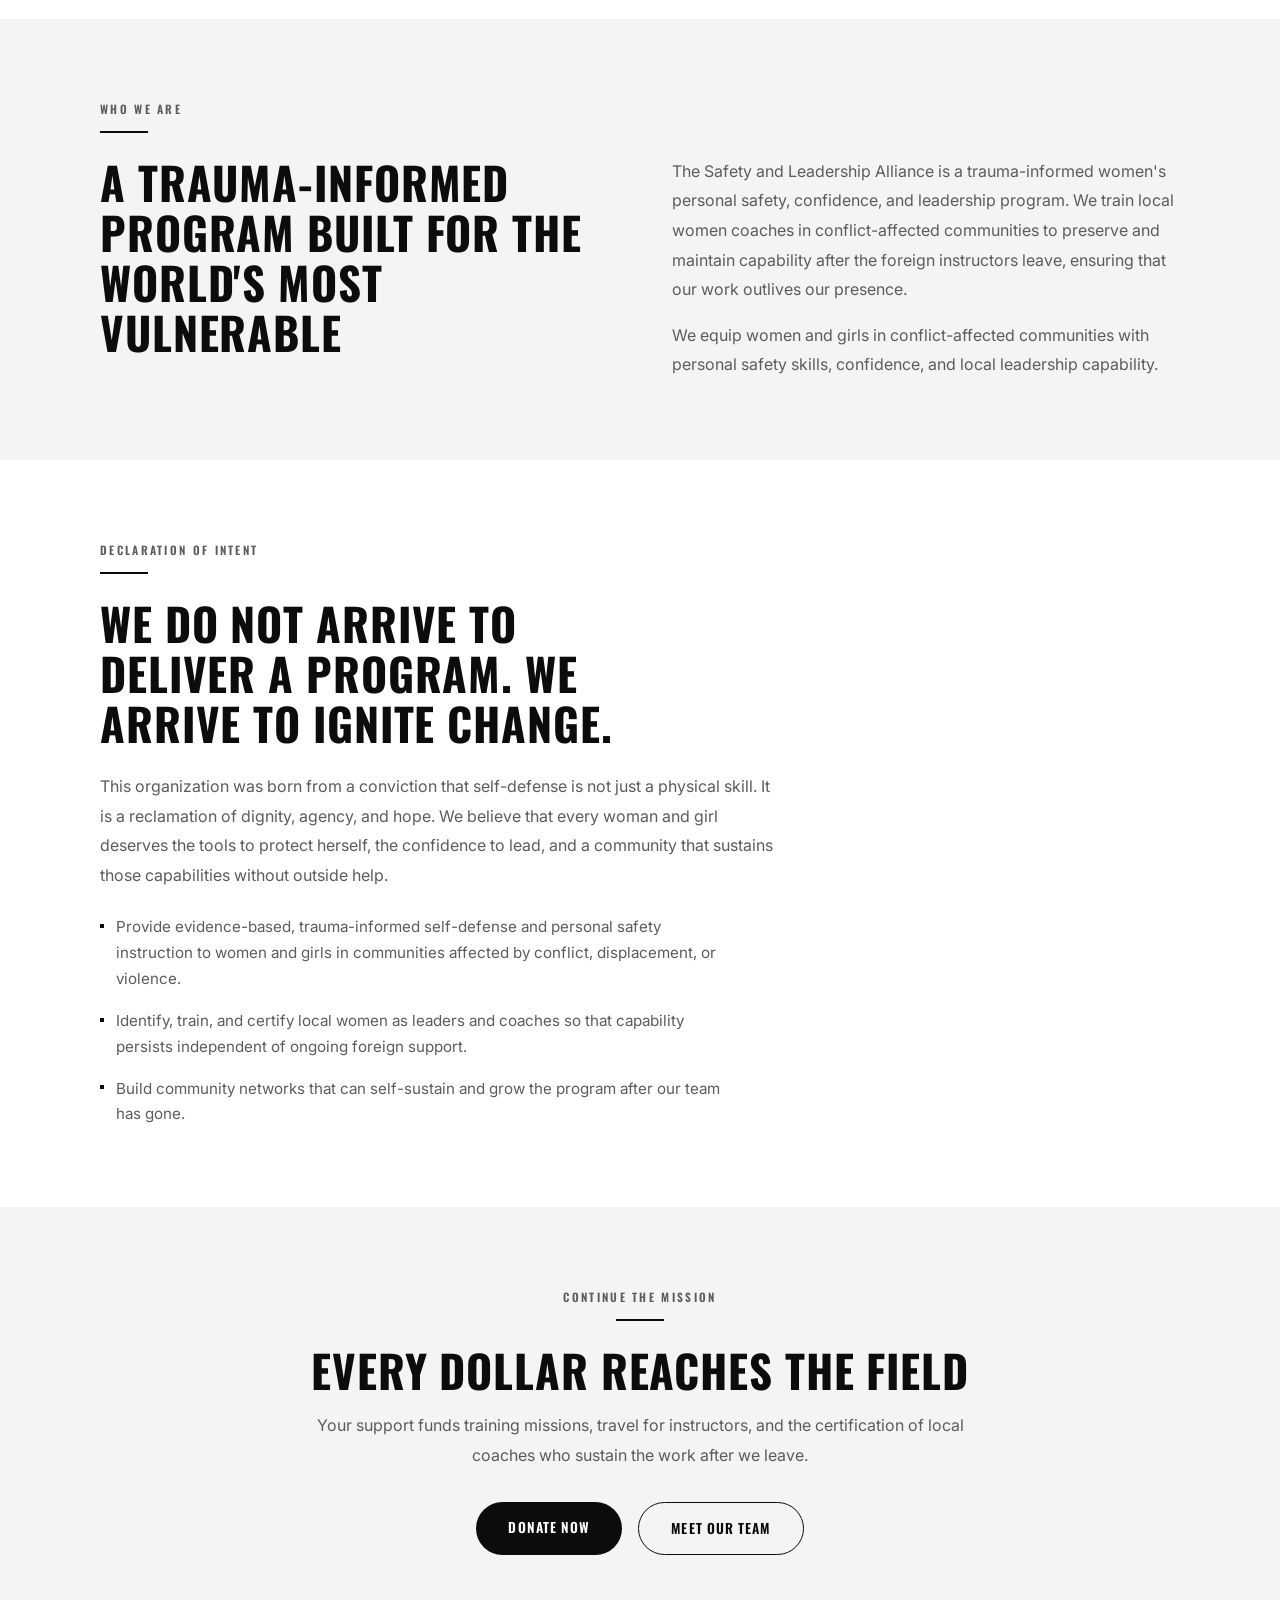
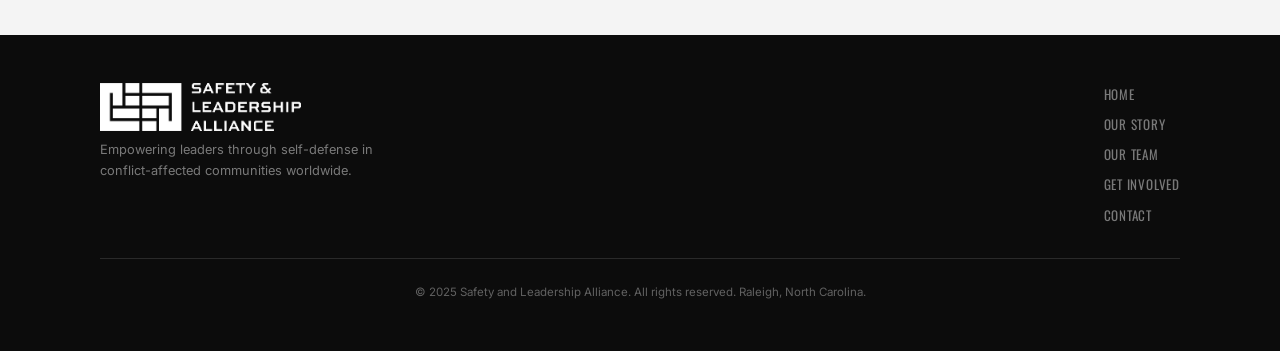
==== commit 8b69b978: "Apply client content updates for story, stats, and donations. Reorder Our Story to lead with Norther" ====
--- a/about.html
+++ b/about.html
@@ -36,36 +36,6 @@
 
   <section class="section">
     <div class="section-inner">
-      <p class="section-label">Who We Are</p>
-      <hr class="accent-rule" />
-      <div class="two-col">
-        <div>
-          <h2 class="section-title">A Trauma-Informed Program Built for the World's Most Vulnerable</h2>
-        </div>
-        <div>
-          <p class="section-body mb-sm">The Safety and Leadership Alliance is a trauma-informed women's personal safety, confidence, and leadership program. We train local women coaches in conflict-affected communities to preserve and maintain capability after the foreign instructors leave, ensuring that our work outlives our presence.</p>
-          <p class="section-body">We equip women and girls in conflict-affected communities with personal safety skills, confidence, and local leadership capability.</p>
-        </div>
-      </div>
-    </div>
-  </section>
-
-  <section class="section section-alt">
-    <div class="section-inner">
-      <p class="section-label">Declaration of Intent</p>
-      <hr class="accent-rule" />
-      <h2 class="section-title max-w-sm mb-md">We Do Not Arrive to Deliver a Program. We Arrive to Ignite Change.</h2>
-      <p class="section-body mb-md">This organization was born from a conviction that self-defense is not just a physical skill. It is a reclamation of dignity, agency, and hope. We believe that every woman and girl deserves the tools to protect herself, the confidence to lead, and a community that sustains those capabilities without outside help.</p>
-      <ul class="obj-list max-w-lg">
-        <li>Provide evidence-based, trauma-informed self-defense and personal safety instruction to women and girls in communities affected by conflict, displacement, or violence.</li>
-        <li>Identify, train, and certify local women as leaders and coaches so that capability persists independent of ongoing foreign support.</li>
-        <li>Build community networks that can self-sustain and grow the program after our team has gone.</li>
-      </ul>
-    </div>
-  </section>
-
-  <section class="section">
-    <div class="section-inner">
       <p class="section-label">How It Started</p>
       <hr class="accent-rule" />
       <h2 class="section-title">Northern Iraq, 2018</h2>
@@ -91,6 +61,36 @@
       <p class="section-body">One 17-year-old survivor, who had been abducted at age 14 and endured three and a half years in captivity, summed up what the training meant to her. Her words became the heart of everything this organization stands for.</p>
       <br />
       <p class="section-body">This organization exists to continue and expand that model, ensuring that every community we serve develops its own trained, capable coaches who can not only continue the training, but thrive as leaders and inspirations.</p>
+    </div>
+  </section>
+
+  <section class="section section-alt">
+    <div class="section-inner">
+      <p class="section-label">Who We Are</p>
+      <hr class="accent-rule" />
+      <div class="two-col">
+        <div>
+          <h2 class="section-title">A Trauma-Informed Program Built for the World's Most Vulnerable</h2>
+        </div>
+        <div>
+          <p class="section-body mb-sm">The Safety and Leadership Alliance is a trauma-informed women's personal safety, confidence, and leadership program. We train local women coaches in conflict-affected communities to preserve and maintain capability after the foreign instructors leave, ensuring that our work outlives our presence.</p>
+          <p class="section-body">We equip women and girls in conflict-affected communities with personal safety skills, confidence, and local leadership capability.</p>
+        </div>
+      </div>
+    </div>
+  </section>
+
+  <section class="section">
+    <div class="section-inner">
+      <p class="section-label">Declaration of Intent</p>
+      <hr class="accent-rule" />
+      <h2 class="section-title max-w-sm mb-md">We Do Not Arrive to Deliver a Program. We Arrive to Ignite Change.</h2>
+      <p class="section-body mb-md">This organization was born from a conviction that self-defense is not just a physical skill. It is a reclamation of dignity, agency, and hope. We believe that every woman and girl deserves the tools to protect herself, the confidence to lead, and a community that sustains those capabilities without outside help.</p>
+      <ul class="obj-list max-w-lg">
+        <li>Provide evidence-based, trauma-informed self-defense and personal safety instruction to women and girls in communities affected by conflict, displacement, or violence.</li>
+        <li>Identify, train, and certify local women as leaders and coaches so that capability persists independent of ongoing foreign support.</li>
+        <li>Build community networks that can self-sustain and grow the program after our team has gone.</li>
+      </ul>
     </div>
   </section>
 
--- a/css/style.css
+++ b/css/style.css
@@ -129,17 +129,16 @@
   flex-shrink: 1;
 }
 .logo {
-  height: 44px;
+  height: 52px;
   width: auto;
-  max-width: min(240px, 58vw);
-  flex-shrink: 1;
+  max-width: none;
+  flex-shrink: 0;
   display: block;
   object-fit: contain;
 }
 .nav--overlay .logo {
-  height: 48px;
-  max-width: min(260px, 62vw);
-  filter: drop-shadow(0 1px 4px rgba(0, 0, 0, 0.5));
+  height: 56px;
+  filter: drop-shadow(0 1px 6px rgba(0, 0, 0, 0.45));
 }
 .wordmark-text {
   display: flex;
@@ -703,7 +702,7 @@
 }
 .footer-brand .wordmark-top { color: var(--white); }
 .footer-brand .wordmark-sub { color: rgba(255, 255, 255, 0.45); }
-.footer-brand .logo { height: 40px; max-width: 220px; }
+.footer-brand .logo { height: 48px; }
 .footer-tagline { font-size: 0.8rem; color: rgba(255, 255, 255, 0.45); margin-top: 0.5rem; max-width: 280px; }
 .footer-links { display: flex; flex-direction: column; gap: 0.5rem; }
 .footer-links a {
@@ -746,6 +745,8 @@
   .wordmark-sub { display: none; }
   .nav-links { gap: 0.75rem; }
   .nav-links a { font-size: 0.7rem; }
+  .logo { height: 46px; }
+  .nav--overlay .logo { height: 50px; }
 }
 
 @media (max-width: 900px) {
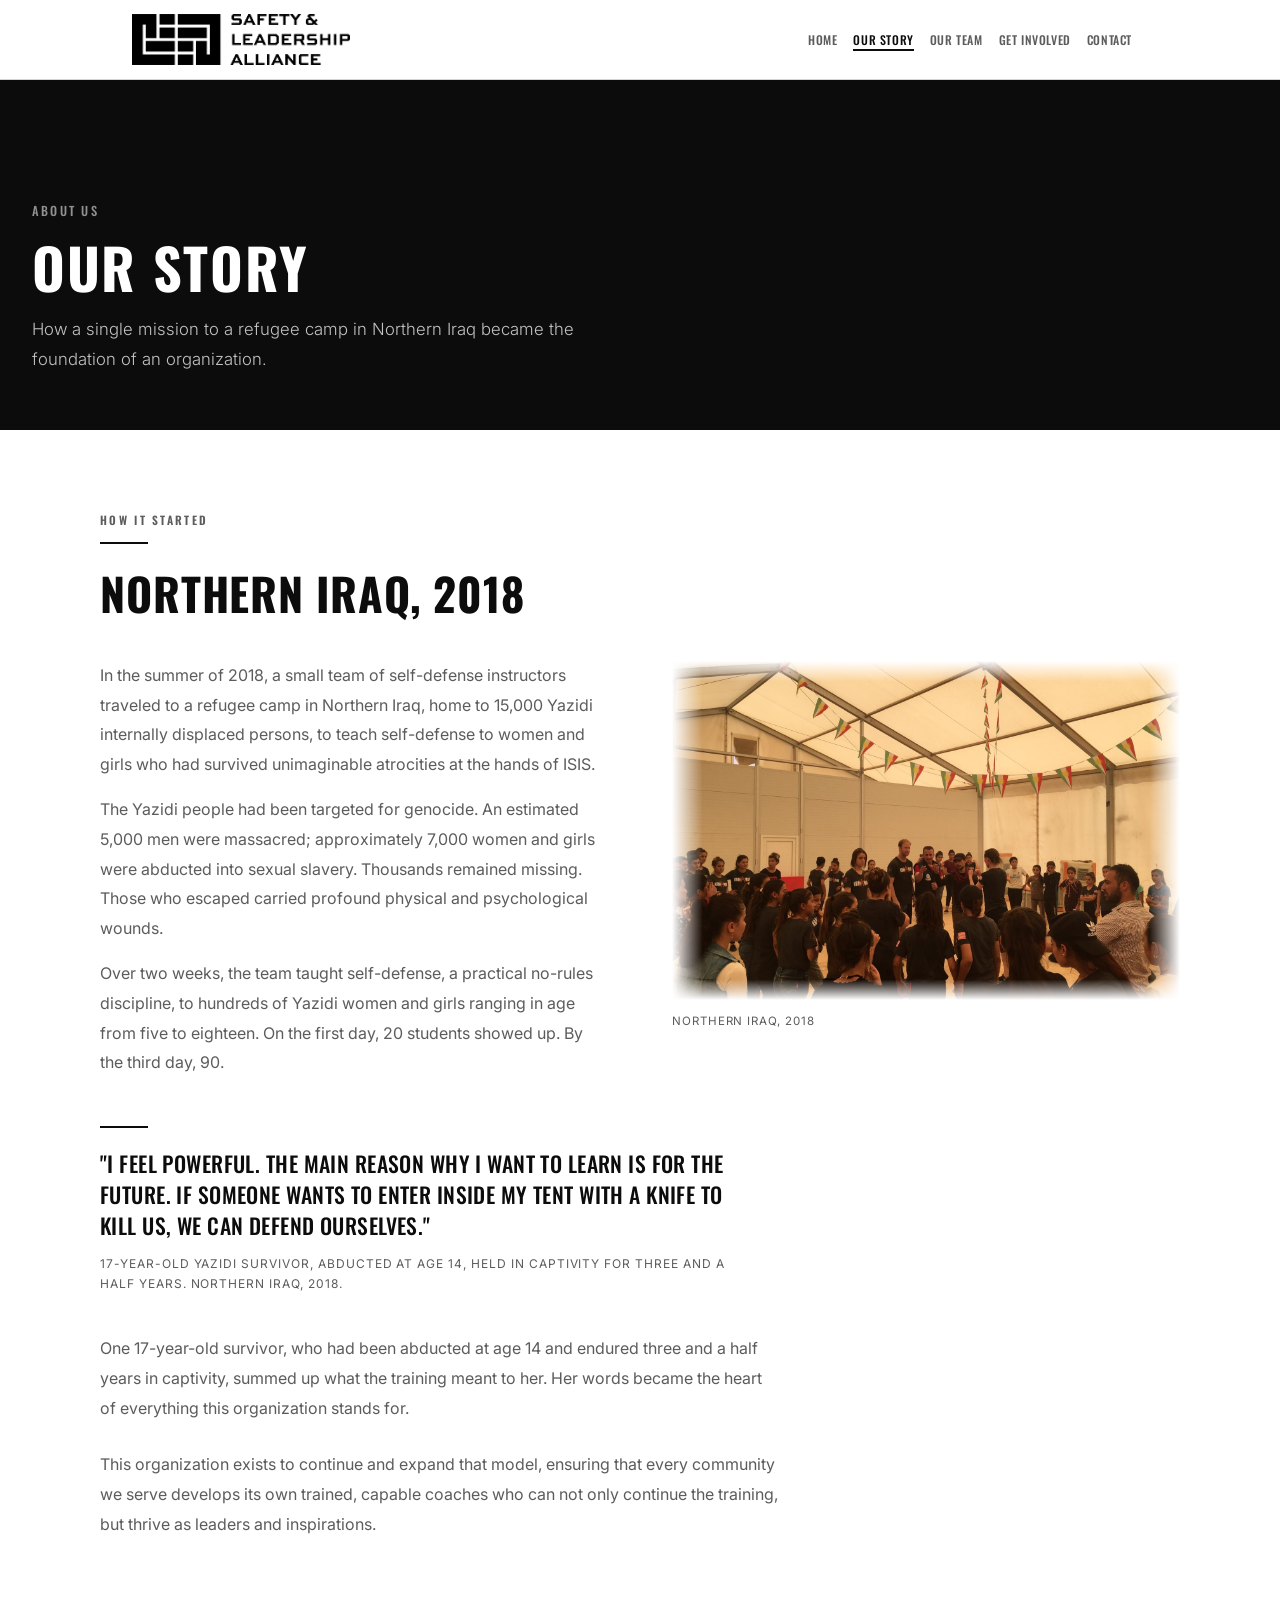
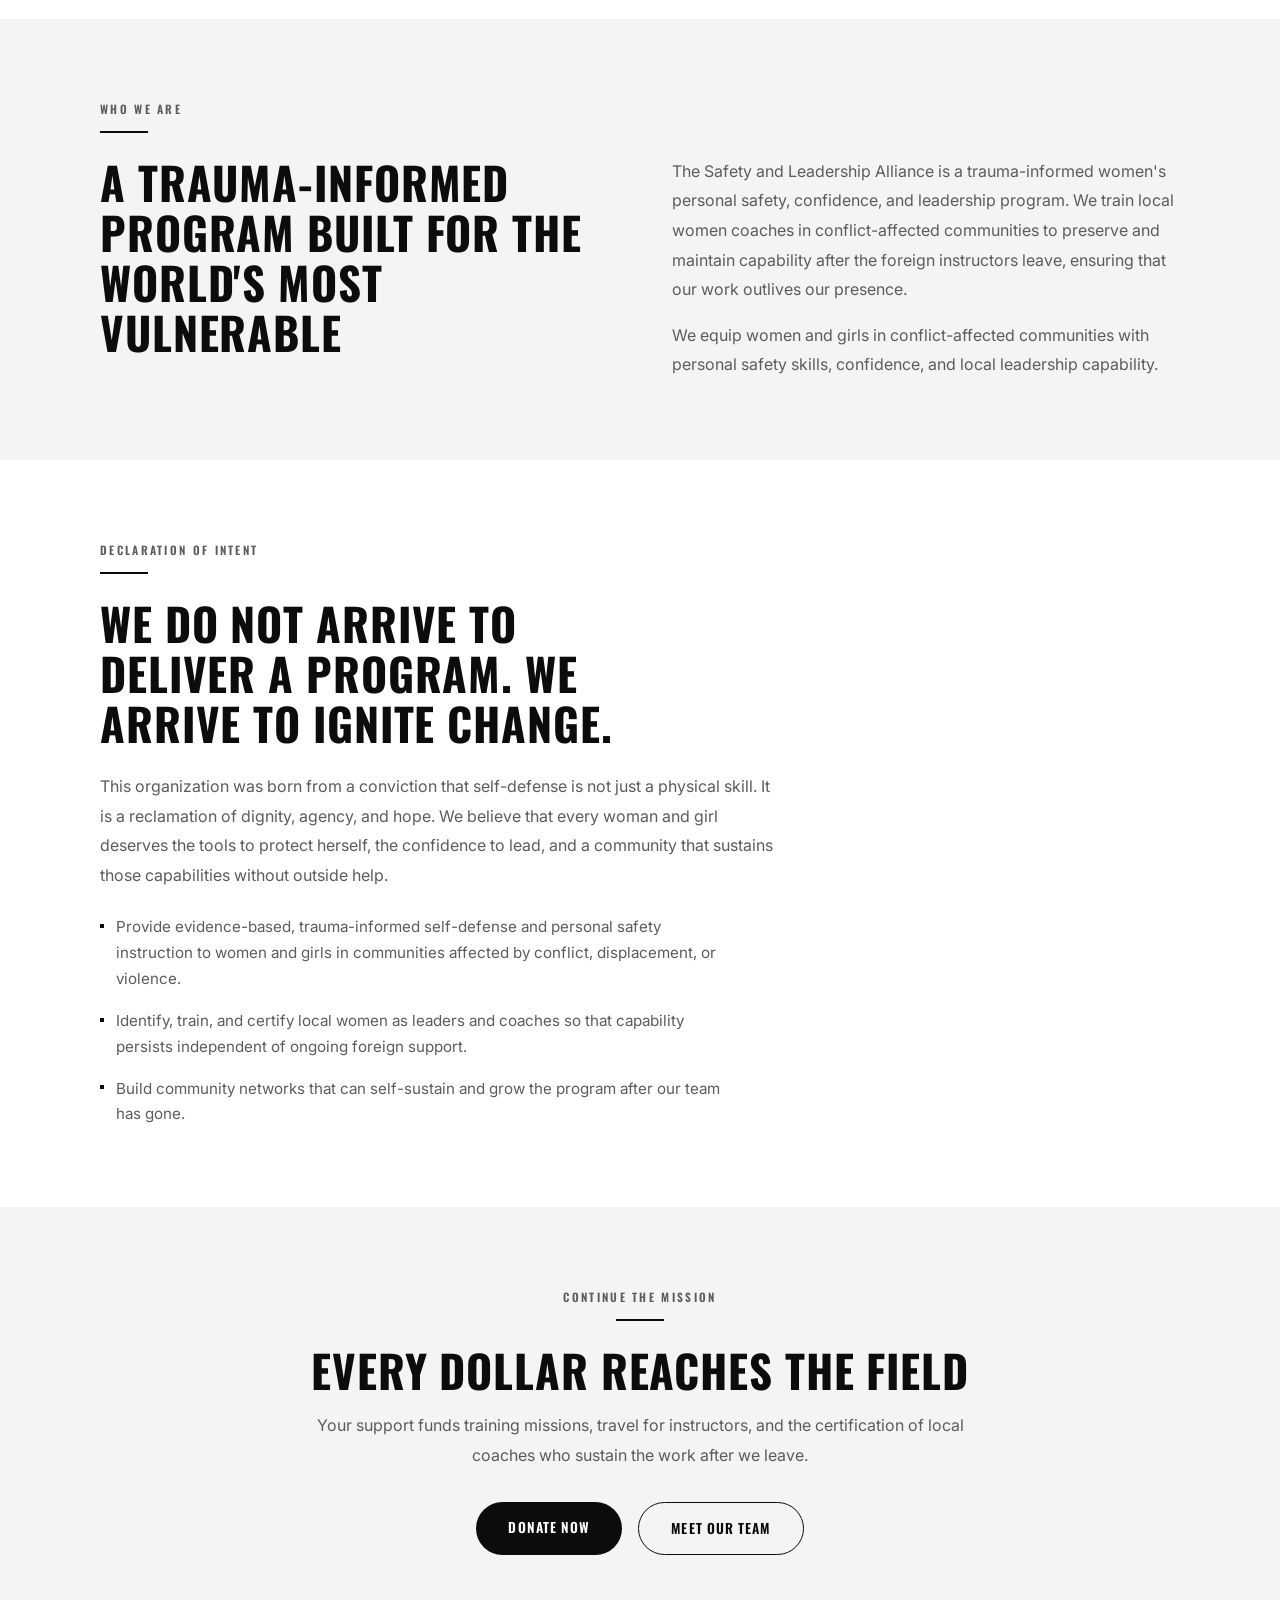
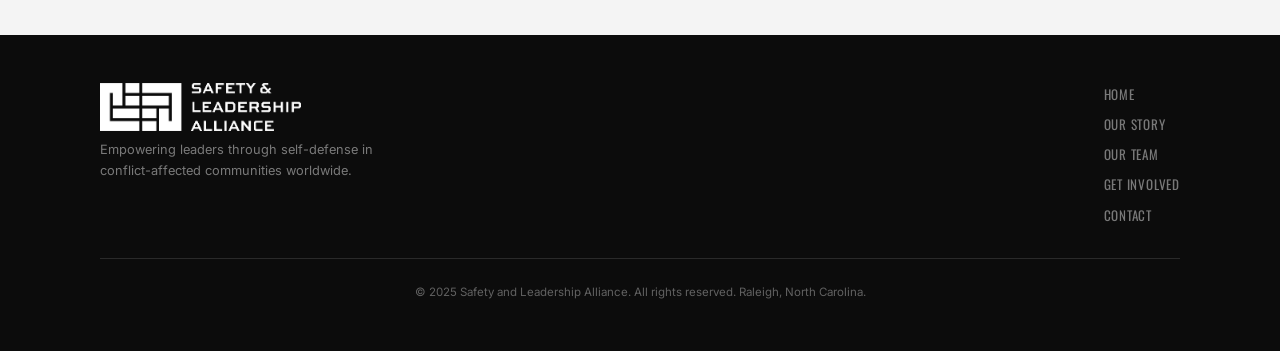
==== commit 26c63042: "Embed Givebutter Kurdistan campaign widget for on-site donations. Add the widget library, inline giv" ====
--- a/about.html
+++ b/about.html
@@ -5,6 +5,7 @@
   <meta name="viewport" content="width=device-width, initial-scale=1.0" />
   <title>Our Story | Safety and Leadership Alliance</title>
   <link rel="stylesheet" href="css/style.css" />
+  <script async src="https://widgets.givebutter.com/latest.umd.cjs?acct=ADD99cL54QwrlIPv&p=other"></script>
 </head>
 <body>
 
@@ -19,7 +20,7 @@
       <li><a href="team.html">Our Team</a></li>
       <li><a href="get-involved.html">Get Involved</a></li>
       <li><a href="contact.html">Contact</a></li>
-      <li class="nav-cta"><a href="https://givebutter.com/safety-and-leadership-alliance-inc" target="_blank" rel="noopener noreferrer">Donate</a></li>
+      <li class="nav-cta"><givebutter-button campaign="kurdistan-sept-2026" label="Donate" background-color="#0c0c0c" label-color="#FFFFFF" border-radius="999" icon="none" type="modal"></givebutter-button></li>
     </ul>
   </div>
 </nav>
@@ -101,7 +102,7 @@
       <h2 class="section-title">Every Dollar Reaches the Field</h2>
       <p class="section-body mb-lg">Your support funds training missions, travel for instructors, and the certification of local coaches who sustain the work after we leave.</p>
       <div class="cta-row">
-        <a href="get-involved.html" class="btn btn-dark">Donate Now</a>
+        <a href="get-involved.html#donate" class="btn btn-dark">Donate Now</a>
         <a href="team.html" class="btn btn-outline btn-outline--dark">Meet Our Team</a>
       </div>
     </div>
--- a/css/style.css
+++ b/css/style.css
@@ -203,8 +203,17 @@
   border-bottom: none;
   border-radius: 999px;
 }
+.nav-links .nav-cta givebutter-button {
+  display: inline-block;
+  vertical-align: middle;
+}
 .nav-links .nav-cta a:hover {
   background: var(--navy);
+}
+
+.givebutter-donate {
+  width: 100%;
+  max-width: 560px;
 }
 
 /* ── IMAGES ── */
